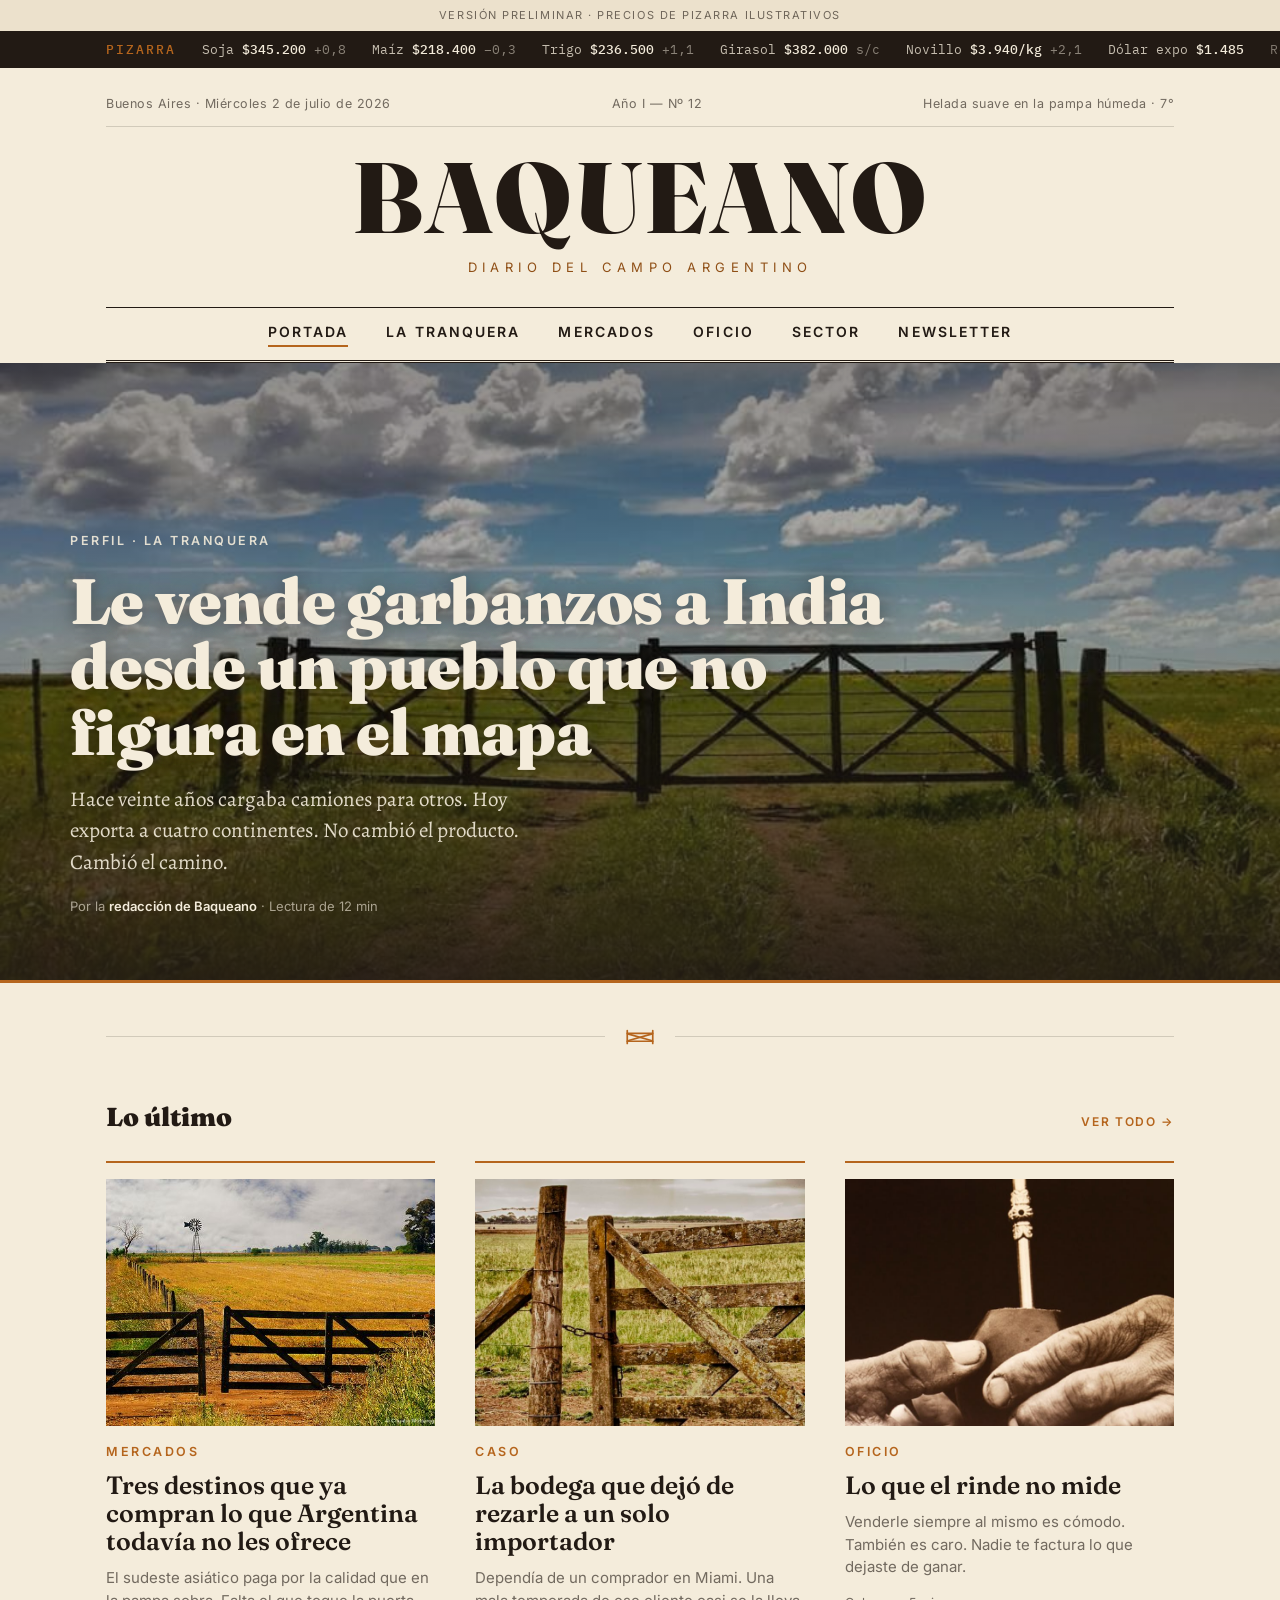
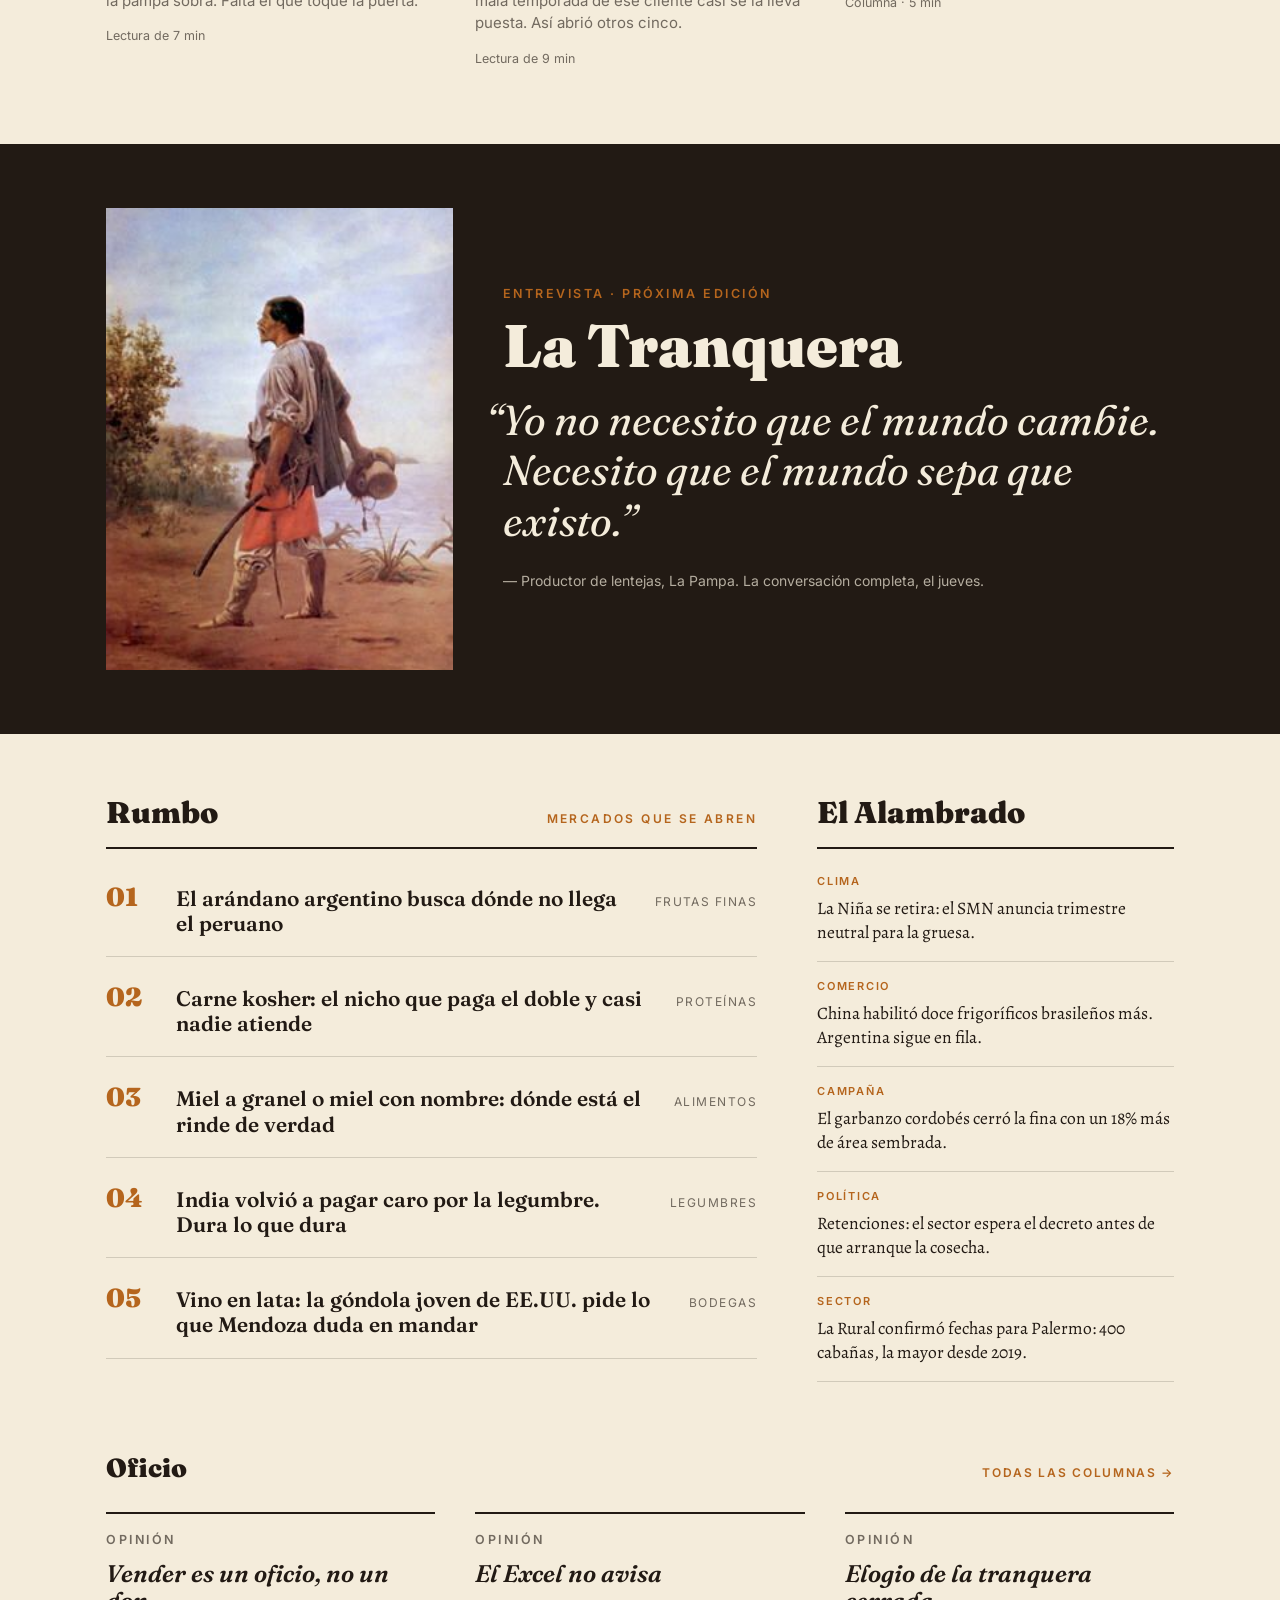
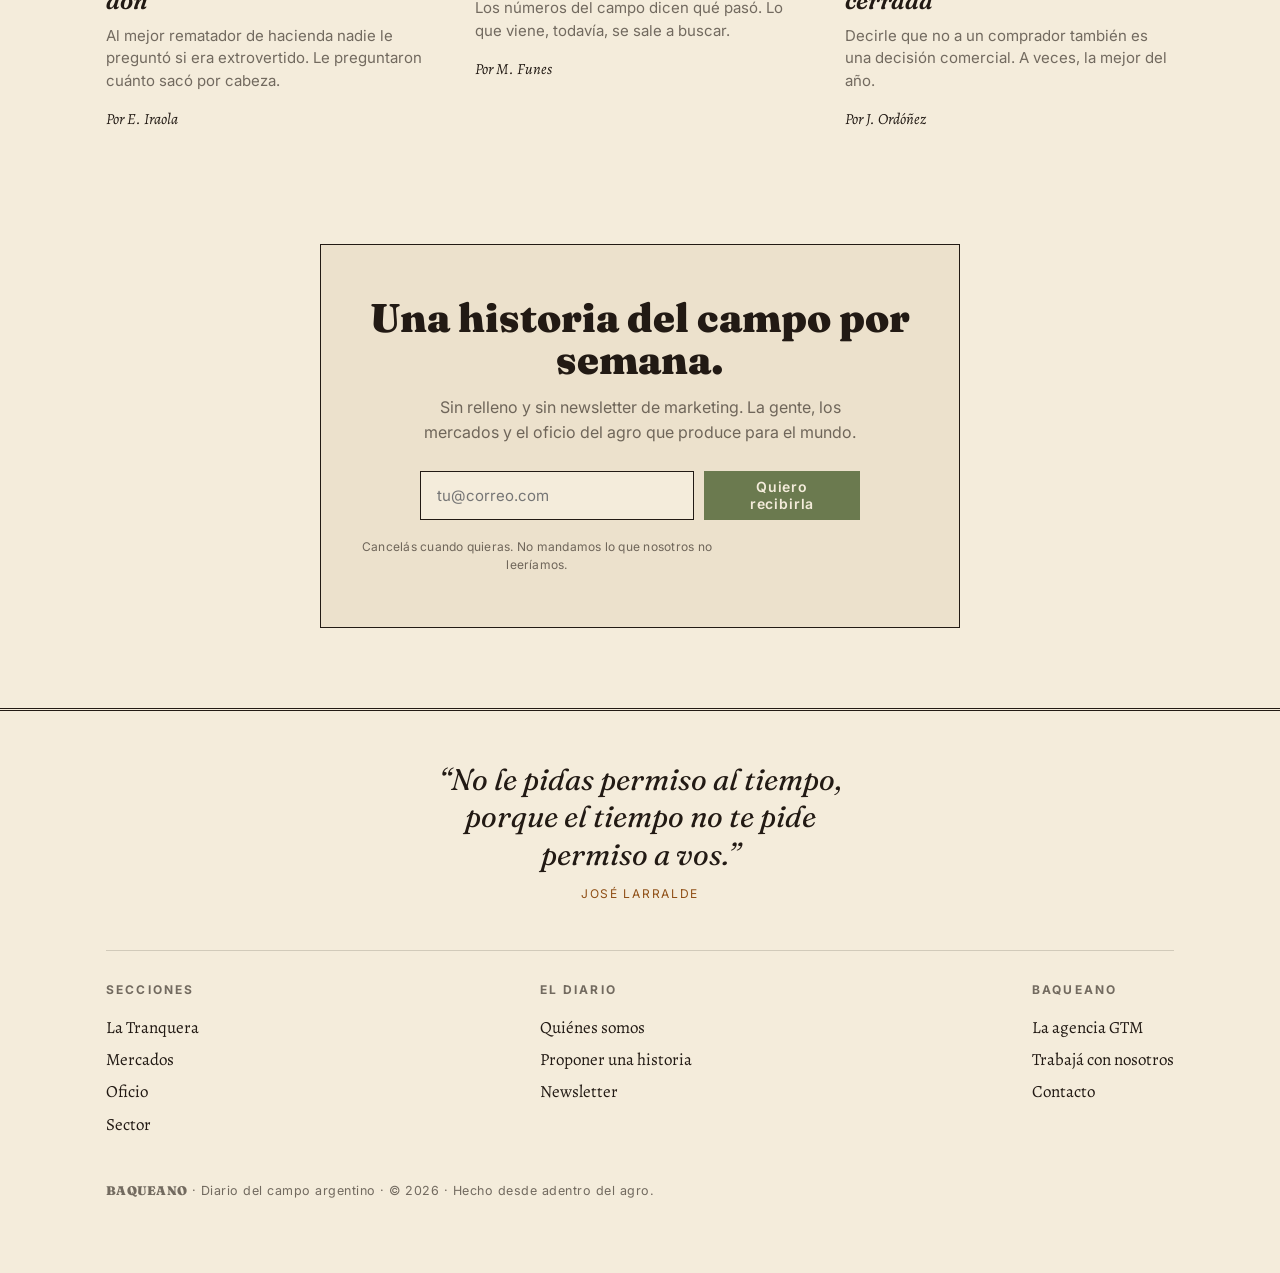
==== portal/index.html @ 89b5c1ee "Baqueano en línea — portal (diario) + agencia GTM Sitio estático: portada, nota de demostración, sec" ====
<!DOCTYPE html>
<html lang="es">
<head>
<meta charset="UTF-8">
<meta name="viewport" content="width=device-width, initial-scale=1.0">
<title>Baqueano — Diario del campo argentino</title>
<meta name="description" content="La gente, los mercados y el oficio del agro que produce para el mundo. Una historia por semana, sin relleno.">
<link rel="preconnect" href="https://fonts.googleapis.com">
<link rel="preconnect" href="https://fonts.gstatic.com" crossorigin>
<link href="https://fonts.googleapis.com/css2?family=Fraunces:ital,opsz,wght@0,9..144,400;0,9..144,600;0,9..144,900;1,9..144,400;1,9..144,600&family=Alegreya:ital,wght@0,400;0,500;1,400&family=Inter:wght@400;500;600&family=IBM+Plex+Mono:wght@400;500&display=swap" rel="stylesheet">
<link rel="stylesheet" href="assets/portal.css">
</head>
<body>

  <div class="draft">Versión preliminar · precios de pizarra ilustrativos</div>

  <!-- PIZARRA -->
  <div class="pizarra" role="complementary" aria-label="Pizarra de precios">
    <div class="inner">
      <span class="rotulo">Pizarra</span>
      <span class="item">Soja <b>$345.200</b> <span class="var">+0,8</span></span>
      <span class="item">Maíz <b>$218.400</b> <span class="var">−0,3</span></span>
      <span class="item">Trigo <b>$236.500</b> <span class="var">+1,1</span></span>
      <span class="item">Girasol <b>$382.000</b> <span class="var">s/c</span></span>
      <span class="item">Novillo <b>$3.940/kg</b> <span class="var">+2,1</span></span>
      <span class="item">Dólar expo <b>$1.485</b></span>
      <span class="fuente">Rosario · Cañuelas · 11:40</span>
    </div>
  </div>

  <!-- MASTHEAD -->
  <header class="masthead">
    <div class="wrap">
      <div class="top-meta">
        <span>Buenos Aires · Miércoles 2 de julio de 2026</span>
        <span class="hide-sm">Año I — Nº 12</span>
        <span>Helada suave en la pampa húmeda · 7°</span>
      </div>
      <div class="wordmark">
        <a class="brand" href="index.html">BAQUEANO</a>
        <div class="kicker">Diario del campo argentino</div>
      </div>
      <nav class="pillars" aria-label="Secciones">
        <a href="#" class="active">Portada</a>
        <a href="#">La&nbsp;Tranquera</a>
        <a href="mercados.html">Mercados</a>
        <a href="#">Oficio</a>
        <a href="#">Sector</a>
        <a href="#news">Newsletter</a>
      </nav>
    </div>
  </header>

  <!-- HERO -->
  <section class="hero" style="background-image: linear-gradient(to top, rgba(34,26,20,.9) 0%, rgba(34,26,20,.25) 50%, rgba(34,26,20,.5) 100%), url('fotos/tranquera-camino.jpg');">
    <div class="wrap inner">
      <span class="kick">Perfil · La Tranquera</span>
      <h2><a href="nota.html">Le vende garbanzos a India desde un pueblo que no figura en el mapa</a></h2>
      <p class="dek">Hace veinte años cargaba camiones para otros. Hoy exporta a cuatro continentes. No cambió el producto. Cambió el camino.</p>
      <p class="byline">Por la <b>redacción de Baqueano</b> · Lectura de 12 min</p>
    </div>
  </section>

  <main class="wrap">
    <div class="rule" aria-hidden="true">
      <svg viewBox="0 0 48 26" fill="none" stroke="currentColor" stroke-width="2.4" stroke-linecap="round">
        <path d="M6 4 v18"/><path d="M42 4 v18"/>
        <path d="M6 8 h36"/><path d="M6 19 h36"/>
        <path d="M8 9 L40 18"/><path d="M40 9 L8 18"/>
      </svg>
    </div>

    <div class="section-label"><h2>Lo último</h2><a href="#">Ver todo →</a></div>
    <section class="grid3">
      <article class="card">
        <a href="mercados.html">
          <div class="photo"><img src="fotos/molino-dorado.jpg" alt="Campo dorado con molino y tranquera"></div>
          <span class="kick">Mercados</span>
          <h3>Tres destinos que ya compran lo que Argentina todavía no les ofrece</h3>
          <p class="dek">El sudeste asiático paga por la calidad que en la pampa sobra. Falta el que toque la puerta.</p>
          <div class="mins">Lectura de 7 min</div>
        </a>
      </article>
      <article class="card">
        <a href="nota.html">
          <div class="photo"><img src="fotos/tranquera-trigal.jpg" alt="Tranquera de madera gastada sobre trigal"></div>
          <span class="kick">Caso</span>
          <h3>La bodega que dejó de rezarle a un solo importador</h3>
          <p class="dek">Dependía de un comprador en Miami. Una mala temporada de ese cliente casi se la lleva puesta. Así abrió otros cinco.</p>
          <div class="mins">Lectura de 9 min</div>
        </a>
      </article>
      <article class="card">
        <a href="nota.html">
          <div class="photo"><img src="fotos/mate.jpg" alt="Manos sosteniendo un mate"></div>
          <span class="kick">Oficio</span>
          <h3>Lo que el rinde no mide</h3>
          <p class="dek">Venderle siempre al mismo es cómodo. También es caro. Nadie te factura lo que dejaste de ganar.</p>
          <div class="mins">Columna · 5 min</div>
        </a>
      </article>
    </section>
  </main>

  <!-- ENTREVISTA -->
  <section class="band" id="tranquera">
    <div class="wrap inner">
      <div class="photo"><img src="fotos/retrato-campo.jpg" alt="Retrato pictórico de un hombre de campo mirando el horizonte"></div>
      <div>
        <span class="kick">Entrevista · Próxima edición</span>
        <div class="label-big">La Tranquera</div>
        <blockquote>“Yo no necesito que el mundo cambie. Necesito que el mundo sepa que existo.”</blockquote>
        <cite>— Productor de lentejas, La Pampa. La conversación completa, el jueves.</cite>
      </div>
    </div>
  </section>

  <main class="wrap">
    <div class="dos-col">
      <!-- RUMBO -->
      <section class="list">
        <h2 class="head">Rumbo <small>Mercados que se abren</small></h2>
        <a class="item" href="mercados.html"><span class="num">01</span><h4>El arándano argentino busca dónde no llega el peruano</h4><span class="tag">Frutas finas</span></a>
        <a class="item" href="mercados.html"><span class="num">02</span><h4>Carne kosher: el nicho que paga el doble y casi nadie atiende</h4><span class="tag">Proteínas</span></a>
        <a class="item" href="mercados.html"><span class="num">03</span><h4>Miel a granel o miel con nombre: dónde está el rinde de verdad</h4><span class="tag">Alimentos</span></a>
        <a class="item" href="mercados.html"><span class="num">04</span><h4>India volvió a pagar caro por la legumbre. Dura lo que dura</h4><span class="tag">Legumbres</span></a>
        <a class="item" href="mercados.html"><span class="num">05</span><h4>Vino en lata: la góndola joven de EE.UU. pide lo que Mendoza duda en mandar</h4><span class="tag">Bodegas</span></a>
      </section>

      <!-- EL ALAMBRADO -->
      <aside class="alambrado">
        <h2 class="head">El Alambrado</h2>
        <a class="breve" href="#"><span class="tag">Clima</span><p>La Niña se retira: el SMN anuncia trimestre neutral para la gruesa.</p></a>
        <a class="breve" href="#"><span class="tag">Comercio</span><p>China habilitó doce frigoríficos brasileños más. Argentina sigue en fila.</p></a>
        <a class="breve" href="#"><span class="tag">Campaña</span><p>El garbanzo cordobés cerró la fina con un 18% más de área sembrada.</p></a>
        <a class="breve" href="#"><span class="tag">Política</span><p>Retenciones: el sector espera el decreto antes de que arranque la cosecha.</p></a>
        <a class="breve" href="#"><span class="tag">Sector</span><p>La Rural confirmó fechas para Palermo: 400 cabañas, la mayor desde 2019.</p></a>
      </aside>
    </div>

    <!-- OFICIO -->
    <section class="columnas" id="oficio">
      <div class="section-label"><h2>Oficio</h2><a href="#">Todas las columnas →</a></div>
      <div class="grid3">
        <article class="col-op">
          <a href="#">
            <span class="kick">Opinión</span>
            <h3>Vender es un oficio, no un don</h3>
            <p class="dek">Al mejor rematador de hacienda nadie le preguntó si era extrovertido. Le preguntaron cuánto sacó por cabeza.</p>
            <span class="firma">Por E. Iraola</span>
          </a>
        </article>
        <article class="col-op">
          <a href="#">
            <span class="kick">Opinión</span>
            <h3>El Excel no avisa</h3>
            <p class="dek">Los números del campo dicen qué pasó. Lo que viene, todavía, se sale a buscar.</p>
            <span class="firma">Por M. Funes</span>
          </a>
        </article>
        <article class="col-op">
          <a href="#">
            <span class="kick">Opinión</span>
            <h3>Elogio de la tranquera cerrada</h3>
            <p class="dek">Decirle que no a un comprador también es una decisión comercial. A veces, la mejor del año.</p>
            <span class="firma">Por J. Ordóñez</span>
          </a>
        </article>
      </div>
    </section>

    <!-- NEWSLETTER -->
    <section class="news" id="news">
      <h3>Una historia del campo por semana.</h3>
      <p>Sin relleno y sin newsletter de marketing. La gente, los mercados y el oficio del agro que produce para el mundo.</p>
      <form onsubmit="return false;">
        <input type="email" placeholder="tu@correo.com" aria-label="Tu correo">
        <button type="submit">Quiero recibirla</button>
      </form>
      <p class="fine">Cancelás cuando quieras. No mandamos lo que nosotros no leeríamos.</p>
    </section>
  </main>

  <!-- FOOTER -->
  <footer>
    <div class="wrap">
      <p class="remate">“No le pidas permiso al tiempo, porque el tiempo no te pide permiso a vos.”</p>
      <p class="remate-src">José Larralde</p>
      <div class="foot-cols">
        <div><h5>Secciones</h5><a href="#">La Tranquera</a><a href="mercados.html">Mercados</a><a href="#">Oficio</a><a href="#">Sector</a></div>
        <div><h5>El diario</h5><a href="#">Quiénes somos</a><a href="#">Proponer una historia</a><a href="#news">Newsletter</a></div>
        <div><h5>Baqueano</h5><a href="../agencia/index.html">La agencia GTM</a><a href="#">Trabajá con nosotros</a><a href="../agencia/contacto.html">Contacto</a></div>
      </div>
      <p class="colophon"><b>BAQUEANO</b> · Diario del campo argentino · © 2026 · Hecho desde adentro del agro.</p>
    </div>
  </footer>

</body>
</html>
---- portal/assets/portal.css ----
/* ============================================================
   BAQUEANO — Diario del campo argentino
   Design tokens: BRAND-DESIGN-PLAN.md + mockup "v1 editorial"
   Type: Fraunces (display fatface) · Alegreya (long reading)
         Inter (UI sans) · IBM Plex Mono (data / pizarra)
   Rules: no blue, no gradients (photo veils excepted), no
   shadows, no rounded corners. Green only on clickables.
   ============================================================ */

:root {
  --paper:    #f4ecdb;
  --paper-2:  #ece1cc;
  --tinta:    #221a14;
  --tinta-60: rgba(34, 26, 20, .62);
  --line:     rgba(34, 26, 20, .16);
  --ocre:     #b5651d;
  --ocre-dk:  #8f4f16;
  --pampa:    #6b7a4f;
  --pampa-dk: #56643f;
  --taupe:    #6b5d52;

  --display: "Fraunces", Georgia, "Times New Roman", serif;
  --lectura: "Alegreya", Georgia, serif;
  --sans:    "Inter", system-ui, -apple-system, sans-serif;
  --mono:    "IBM Plex Mono", ui-monospace, "Courier New", monospace;
}

* { box-sizing: border-box; }
html { -webkit-font-smoothing: antialiased; }
body {
  margin: 0; background: var(--paper); color: var(--tinta);
  font-family: var(--sans); font-size: 18px; line-height: 1.55;
}
a { color: inherit; text-decoration: none; }
a:focus-visible { outline: 2px solid var(--ocre); outline-offset: 3px; }
img, svg { display: block; max-width: 100%; }
.wrap { max-width: 1140px; margin: 0 auto; padding: 0 36px; }

.photo { background: var(--tinta); position: relative; overflow: hidden; }
.photo img { width: 100%; height: 100%; object-fit: cover; }

.draft {
  background: var(--paper-2); text-align: center; font-family: var(--sans);
  font-size: 11px; letter-spacing: .14em; text-transform: uppercase;
  color: var(--tinta-60); padding: 7px 12px;
}

.kick {
  font-family: var(--sans); font-weight: 600; font-size: 12.5px;
  letter-spacing: .2em; text-transform: uppercase; color: var(--ocre);
}

/* ---- pizarra (chalkboard price strip) ---- */
.pizarra {
  background: var(--tinta); color: var(--paper);
  font-family: var(--mono); font-size: 12.5px;
  overflow-x: auto; white-space: nowrap;
  -ms-overflow-style: none; scrollbar-width: none;
}
.pizarra::-webkit-scrollbar { display: none; }
.pizarra .inner {
  max-width: 1140px; margin: 0 auto; padding: 9px 36px;
  display: flex; gap: 26px; align-items: baseline;
}
.pizarra .rotulo { color: var(--ocre); letter-spacing: .16em; text-transform: uppercase; font-weight: 500; }
.pizarra .item b { font-weight: 500; color: var(--paper); }
.pizarra .item { color: rgba(244, 236, 219, .78); }
.pizarra .var { color: rgba(244, 236, 219, .5); }
.pizarra .fuente { margin-left: auto; color: rgba(244, 236, 219, .45); letter-spacing: .04em; }

/* ---- masthead (full, home) ---- */
header.masthead { padding: 26px 0 0; }
.top-meta {
  display: flex; justify-content: space-between; align-items: center;
  font-size: 12.5px; letter-spacing: .04em; color: var(--tinta-60);
  border-bottom: 1px solid var(--line); padding-bottom: 12px; gap: 16px;
}
.wordmark { text-align: center; padding: 24px 0 8px; }
.wordmark .brand {
  font-family: var(--display); font-weight: 900;
  font-size: clamp(46px, 9vw, 100px); letter-spacing: .02em;
  line-height: .92; margin: 0; display: block; color: var(--tinta);
}
.wordmark .kicker {
  font-family: var(--sans); font-size: 13px; letter-spacing: .42em;
  text-transform: uppercase; color: var(--ocre-dk); margin-top: 14px;
}
nav.pillars {
  display: flex; justify-content: center; flex-wrap: wrap; gap: 38px;
  border-top: 1px solid var(--tinta); border-bottom: 3px double var(--tinta);
  margin-top: 22px; padding: 13px 0;
}
nav.pillars a {
  font-family: var(--sans); font-weight: 600; font-size: 14px;
  letter-spacing: .15em; text-transform: uppercase; padding-bottom: 2px;
}
nav.pillars a:hover { color: var(--ocre); }
nav.pillars a.active { border-bottom: 2px solid var(--ocre); }

/* ---- masthead (compact, inner pages) ---- */
header.compacta { border-bottom: 3px double var(--tinta); }
.compacta .inner {
  display: flex; align-items: center; justify-content: space-between;
  gap: 24px; padding-top: 16px; padding-bottom: 16px;
}
.compacta .brand {
  font-family: var(--display); font-weight: 900; font-size: 24px;
  letter-spacing: .02em; color: var(--tinta);
}
.compacta nav { display: flex; gap: 24px; flex-wrap: wrap; }
.compacta nav a {
  font-family: var(--sans); font-weight: 600; font-size: 12.5px;
  letter-spacing: .14em; text-transform: uppercase; padding-bottom: 2px;
}
.compacta nav a:hover { color: var(--ocre); }
.compacta nav a.active { border-bottom: 2px solid var(--ocre); }
.compacta .fecha { font-size: 12px; color: var(--tinta-60); letter-spacing: .04em; }

/* ---- hero (photo full-bleed) ---- */
.hero {
  color: var(--paper); position: relative; min-height: min(70vh, 620px);
  display: flex; align-items: flex-end; border-bottom: 3px solid var(--ocre);
  background-size: cover; background-position: center 60%;
}
.hero .inner { position: relative; z-index: 1; padding: 84px 0 50px; width: 100%; }
.hero .kick { color: var(--paper); opacity: .9; display: block; margin-bottom: 18px; }
.hero h2, .hero h1 {
  font-family: var(--display); font-weight: 900;
  font-size: clamp(34px, 5.2vw, 64px); line-height: 1.02;
  letter-spacing: -.01em; margin: 0 0 20px; max-width: 19ch; color: var(--paper);
  text-shadow: 0 2px 20px rgba(34, 26, 20, .5);
}
.hero .dek {
  font-family: var(--lectura); font-size: 21px; line-height: 1.5;
  color: rgba(244, 236, 219, .9); max-width: 42ch; margin: 0 0 18px;
}
.hero .byline { font-family: var(--sans); font-size: 13px; color: rgba(244, 236, 219, .62); }
.hero .byline b { color: var(--paper); font-weight: 600; }

/* ---- tranquera divider ---- */
.rule { display: flex; align-items: center; gap: 18px; color: var(--ocre); margin: 44px 0; }
.rule::before, .rule::after { content: ""; flex: 1; height: 1px; background: var(--line); }
.rule svg { width: 34px; height: 20px; }

/* ---- section label + cards ---- */
.section-label {
  display: flex; align-items: baseline; justify-content: space-between;
  padding: 6px 0 24px; gap: 16px;
}
.section-label h2 { font-family: var(--display); font-weight: 900; font-size: 26px; margin: 0; }
.section-label a {
  font-family: var(--sans); font-weight: 600; font-size: 12px;
  letter-spacing: .14em; text-transform: uppercase; color: var(--ocre);
}
.section-label a:hover { color: var(--ocre-dk); }
.grid3 { display: grid; grid-template-columns: repeat(3, 1fr); gap: 40px; padding-bottom: 16px; }
.card { border-top: 2px solid var(--ocre); }
.card .photo { aspect-ratio: 4/3; margin-top: 16px; }
.card .kick { display: block; margin: 16px 0 10px; }
.card h3 {
  font-family: var(--display); font-weight: 600; font-size: 25px;
  line-height: 1.12; margin: 0 0 12px;
}
.card:hover h3 { color: var(--ocre-dk); }
.card .dek { font-family: var(--sans); font-size: 15px; color: var(--tinta-60); margin: 0 0 14px; line-height: 1.5; }
.card .mins { font-family: var(--sans); font-size: 12.5px; color: var(--tinta-60); }

/* ---- interview band (single dark section) ---- */
.band { background: var(--tinta); color: var(--paper); margin: 60px 0 0; padding: 64px 0; }
.band .inner { display: grid; grid-template-columns: .8fr 1.55fr; gap: 50px; align-items: center; }
.band .photo { aspect-ratio: 3/4; }
.band .kick { color: var(--ocre); display: block; margin-bottom: 14px; }
.band .label-big {
  font-family: var(--display); font-weight: 900;
  font-size: clamp(34px, 5vw, 60px); line-height: .92; margin: 0 0 22px;
}
.band blockquote {
  font-family: var(--display); font-style: italic; font-weight: 400;
  font-size: clamp(25px, 3.4vw, 42px); line-height: 1.2;
  margin: 0 0 20px; text-indent: -.4em;
}
.band cite { font-family: var(--sans); font-style: normal; font-size: 14px; color: rgba(244, 236, 219, .7); }

/* ---- two-column: rumbo list + alambrado wire ---- */
.dos-col { display: grid; grid-template-columns: 1.55fr .85fr; gap: 60px; padding: 56px 0 20px; }
.list .head {
  font-family: var(--display); font-weight: 900; font-size: 30px;
  border-bottom: 2px solid var(--tinta); padding-bottom: 10px; margin: 0 0 8px;
  display: flex; align-items: baseline; justify-content: space-between; gap: 16px;
}
.list .head small {
  font-family: var(--sans); font-weight: 600; font-size: 12px;
  letter-spacing: .2em; text-transform: uppercase; color: var(--ocre); white-space: nowrap;
}
.list .item {
  display: grid; grid-template-columns: 50px 1fr auto; gap: 20px;
  align-items: baseline; padding: 20px 0; border-bottom: 1px solid var(--line);
}
.list .num { font-family: var(--display); font-weight: 900; font-size: 26px; color: var(--ocre); }
.list .item h4 { font-family: var(--display); font-weight: 600; font-size: 21px; margin: 0; line-height: 1.2; }
.list .item:hover h4 { color: var(--ocre-dk); }
.list .tag {
  font-family: var(--sans); font-size: 12px; letter-spacing: .12em;
  text-transform: uppercase; color: var(--tinta-60);
}

.alambrado .head {
  font-family: var(--display); font-weight: 900; font-size: 30px;
  border-bottom: 2px solid var(--tinta); padding-bottom: 10px; margin: 0 0 8px;
}
.alambrado .breve { display: block; padding: 16px 0; border-bottom: 1px solid var(--line); }
.alambrado .breve .tag {
  font-family: var(--sans); font-weight: 600; font-size: 11px;
  letter-spacing: .16em; text-transform: uppercase; color: var(--ocre); display: block; margin-bottom: 6px;
}
.alambrado .breve p { font-family: var(--lectura); font-size: 17.5px; line-height: 1.4; margin: 0; }
.alambrado .breve:hover p { color: var(--ocre-dk); }

/* ---- oficio columns (text-only) ---- */
.columnas { padding: 40px 0 16px; }
.columnas .grid3 { gap: 40px; }
.col-op { border-top: 2px solid var(--tinta); padding-top: 16px; }
.col-op .kick { display: block; margin-bottom: 10px; color: var(--tinta-60); }
.col-op h3 {
  font-family: var(--display); font-weight: 600; font-style: italic;
  font-size: 24px; line-height: 1.15; margin: 0 0 10px;
}
.col-op:hover h3 { color: var(--ocre-dk); }
.col-op .dek { font-family: var(--sans); font-size: 15px; color: var(--tinta-60); line-height: 1.5; margin: 0 0 12px; }
.col-op .firma { font-family: var(--lectura); font-style: italic; font-size: 15.5px; color: var(--tinta); }

/* ---- newsletter ---- */
.news {
  text-align: center; margin: 80px auto; max-width: 640px;
  border: 1px solid var(--tinta); padding: 52px 40px; background: var(--paper-2);
}
.news h3 {
  font-family: var(--display); font-weight: 900;
  font-size: clamp(28px, 4vw, 40px); margin: 0 0 14px; line-height: 1.05;
}
.news p { font-size: 16px; color: var(--tinta-60); max-width: 44ch; margin: 0 auto 26px; }
.news form { display: flex; gap: 10px; max-width: 440px; margin: 0 auto; }
.news input {
  flex: 1; border: 1px solid var(--tinta); background: var(--paper);
  padding: 14px 16px; font-family: var(--sans); font-size: 15px; color: var(--tinta);
}
.news input:focus-visible { outline: 2px solid var(--ocre); outline-offset: 2px; }
.news button {
  border: none; background: var(--pampa); color: var(--paper);
  font-family: var(--sans); font-weight: 600; font-size: 14px;
  letter-spacing: .06em; padding: 0 24px; cursor: pointer;
}
.news button:hover { background: var(--pampa-dk); }
.news .fine { font-size: 12px; color: var(--tinta-60); margin: 18px 0 0; letter-spacing: .02em; }

/* ---- footer ---- */
footer { border-top: 3px double var(--tinta); margin-top: 40px; padding: 50px 0 60px; }
.remate {
  font-family: var(--display); font-style: italic;
  font-size: clamp(20px, 3vw, 30px); text-align: center;
  max-width: 24ch; margin: 0 auto 8px; line-height: 1.25;
}
.remate-src {
  text-align: center; font-family: var(--sans); font-size: 12px;
  letter-spacing: .14em; text-transform: uppercase; color: var(--ocre-dk); margin-bottom: 46px;
}
.foot-cols {
  display: flex; flex-wrap: wrap; justify-content: space-between; gap: 30px;
  border-top: 1px solid var(--line); padding-top: 30px;
}
.foot-cols h5 {
  font-family: var(--sans); font-size: 12px; letter-spacing: .18em;
  text-transform: uppercase; color: var(--tinta-60); margin: 0 0 12px;
}
.foot-cols a { display: block; font-family: var(--lectura); font-size: 17px; padding: 3px 0; }
.foot-cols a:hover { color: var(--ocre); }
.colophon { margin-top: 40px; font-size: 12.5px; color: var(--tinta-60); letter-spacing: .04em; }
.colophon b { font-family: var(--display); font-weight: 900; letter-spacing: .02em; }

/* ============================================================
   ARTICLE PAGE (nota.html)
   ============================================================ */
.nota-head { max-width: 780px; margin: 0 auto; padding: 56px 36px 0; }
.nota-head .kick { display: block; margin-bottom: 18px; }
.nota-head h1 {
  font-family: var(--display); font-weight: 900;
  font-size: clamp(34px, 5.4vw, 58px); line-height: 1.04;
  letter-spacing: -.01em; margin: 0 0 22px;
}
.nota-head .dek {
  font-family: var(--lectura); font-size: 22px; line-height: 1.5;
  color: var(--tinta-60); margin: 0 0 26px;
}
.nota-firma {
  display: flex; flex-wrap: wrap; gap: 8px 22px; align-items: baseline;
  border-top: 1px solid var(--tinta); border-bottom: 1px solid var(--line);
  padding: 14px 0; font-family: var(--sans); font-size: 13.5px; color: var(--tinta-60);
}
.nota-firma b { color: var(--tinta); font-weight: 600; }

.nota-foto { margin: 44px 0 0; }
.nota-foto .photo { aspect-ratio: 21/9; }
.nota-foto figcaption {
  max-width: 780px; margin: 0 auto; padding: 12px 36px 0;
  font-family: var(--sans); font-size: 13px; color: var(--taupe); line-height: 1.5;
}

.nota-body { max-width: 780px; margin: 0 auto; padding: 44px 36px 20px; }
.nota-body p {
  font-family: var(--lectura); font-size: 20px; line-height: 1.7; margin: 0 0 26px;
}
.nota-body > p:first-of-type::first-letter {
  font-family: var(--display); font-weight: 900; font-size: 76px;
  line-height: .78; float: left; padding: 8px 12px 0 0; color: var(--tinta);
}
.nota-body h2 {
  font-family: var(--display); font-weight: 900; font-size: 29px;
  line-height: 1.15; margin: 44px 0 18px;
}
.nota-body .pull {
  font-family: var(--display); font-style: italic; font-weight: 400;
  font-size: clamp(24px, 3.4vw, 34px); line-height: 1.25;
  border-top: 2px solid var(--ocre); border-bottom: 1px solid var(--line);
  padding: 26px 0; margin: 40px 0; text-indent: -.4em;
}
.nota-body .rule { margin: 40px 0; }

/* data box — numbers set in mono, per brand rule */
.ficha { border: 1px solid var(--tinta); background: var(--paper-2); padding: 28px 30px; margin: 40px 0; }
.ficha h3 {
  font-family: var(--sans); font-weight: 600; font-size: 12px;
  letter-spacing: .2em; text-transform: uppercase; color: var(--ocre-dk); margin: 0 0 16px;
}
.ficha dl { display: grid; grid-template-columns: auto 1fr; gap: 8px 24px; margin: 0; }
.ficha dt { font-family: var(--sans); font-size: 13.5px; color: var(--tinta-60); }
.ficha dd { font-family: var(--mono); font-size: 14.5px; margin: 0; }

.fin { display: flex; justify-content: center; padding: 8px 0 20px; color: var(--ocre); }
.fin svg { width: 30px; height: 18px; }

/* related */
.relacionadas { max-width: 780px; margin: 0 auto; padding: 0 36px 30px; }
.relacionadas .head {
  font-family: var(--display); font-weight: 900; font-size: 24px;
  border-bottom: 2px solid var(--tinta); padding-bottom: 10px; margin: 0 0 4px;
}
.relacionadas a { display: block; padding: 16px 0; border-bottom: 1px solid var(--line); }
.relacionadas .tag {
  font-family: var(--sans); font-weight: 600; font-size: 11px;
  letter-spacing: .16em; text-transform: uppercase; color: var(--ocre); display: block; margin-bottom: 5px;
}
.relacionadas h4 { font-family: var(--display); font-weight: 600; font-size: 21px; margin: 0; line-height: 1.2; }
.relacionadas a:hover h4 { color: var(--ocre-dk); }

/* ============================================================
   SECTION PAGE (mercados.html)
   ============================================================ */
.seccion-head { padding: 52px 0 0; }
.seccion-head h1 {
  font-family: var(--display); font-weight: 900;
  font-size: clamp(40px, 7vw, 76px); line-height: .95; margin: 0 0 14px;
}
.seccion-head .dek {
  font-family: var(--lectura); font-size: 20px; color: var(--tinta-60);
  max-width: 52ch; margin: 0 0 28px;
}
.seccion-head::after { content: ""; display: block; border-bottom: 3px double var(--tinta); }

.seccion-cuerpo { display: grid; grid-template-columns: 1.6fr .8fr; gap: 60px; padding: 44px 0 20px; }

.destacada { display: block; border-bottom: 1px solid var(--line); padding-bottom: 34px; margin-bottom: 10px; }
.destacada .photo { aspect-ratio: 16/9; margin-bottom: 20px; }
.destacada h2 {
  font-family: var(--display); font-weight: 900; font-size: clamp(28px, 3.6vw, 40px);
  line-height: 1.05; margin: 0 0 12px;
}
.destacada:hover h2 { color: var(--ocre-dk); }
.destacada .dek { font-family: var(--lectura); font-size: 18.5px; color: var(--tinta-60); line-height: 1.5; margin: 0 0 12px; }
.destacada .mins { font-family: var(--sans); font-size: 12.5px; color: var(--tinta-60); }

.listado a { display: grid; grid-template-columns: 1fr auto; gap: 18px; align-items: baseline; padding: 22px 0; border-bottom: 1px solid var(--line); }
.listado .tag {
  font-family: var(--sans); font-weight: 600; font-size: 11px;
  letter-spacing: .16em; text-transform: uppercase; color: var(--ocre); display: block; margin-bottom: 6px;
}
.listado h3 { font-family: var(--display); font-weight: 600; font-size: 24px; line-height: 1.15; margin: 0 0 8px; }
.listado a:hover h3 { color: var(--ocre-dk); }
.listado .dek { font-family: var(--sans); font-size: 15px; color: var(--tinta-60); line-height: 1.5; margin: 0; }
.listado .mins { font-family: var(--sans); font-size: 12.5px; color: var(--tinta-60); white-space: nowrap; }

/* sidebar */
.costado h3.head {
  font-family: var(--display); font-weight: 900; font-size: 24px;
  border-bottom: 2px solid var(--tinta); padding-bottom: 10px; margin: 0 0 4px;
}
.tabla-pizarra { width: 100%; border-collapse: collapse; font-family: var(--mono); font-size: 14px; }
.tabla-pizarra caption {
  text-align: left; font-family: var(--sans); font-weight: 600; font-size: 11px;
  letter-spacing: .16em; text-transform: uppercase; color: var(--ocre-dk); padding: 14px 0 10px;
}
.tabla-pizarra th {
  text-align: left; font-family: var(--sans); font-weight: 600; font-size: 11px;
  letter-spacing: .1em; text-transform: uppercase; color: var(--tinta-60);
  border-bottom: 1px solid var(--tinta); padding: 6px 0;
}
.tabla-pizarra th:last-child, .tabla-pizarra td:last-child { text-align: right; }
.tabla-pizarra td { border-bottom: 1px solid var(--line); padding: 9px 0; }
.tabla-pizarra .var { color: var(--taupe); }
.costado .nota-fuente { font-family: var(--sans); font-size: 12px; color: var(--taupe); margin: 12px 0 40px; line-height: 1.5; }

.costado .mini { display: block; padding: 14px 0; border-bottom: 1px solid var(--line); }
.costado .mini .num { font-family: var(--display); font-weight: 900; font-size: 19px; color: var(--ocre); margin-right: 10px; }
.costado .mini h4 { display: inline; font-family: var(--display); font-weight: 600; font-size: 18.5px; line-height: 1.3; margin: 0; }
.costado .mini:hover h4 { color: var(--ocre-dk); }

/* ---- responsive ---- */
@media (max-width: 900px) {
  .dos-col, .seccion-cuerpo { grid-template-columns: 1fr; gap: 44px; }
}
@media (max-width: 820px) {
  .wrap { padding: 0 22px; }
  .pizarra .inner { padding: 9px 22px; }
  .pizarra .fuente { display: none; }
  .grid3 { grid-template-columns: 1fr; gap: 36px; }
  .band .inner { grid-template-columns: 1fr; gap: 26px; }
  .band .photo { aspect-ratio: 4/3; max-width: 320px; }
  .band .label-big { order: -1; }
  .top-meta .hide-sm { display: none; }
  nav.pillars { gap: 20px; }
  .hero { min-height: 56vh; }
  .compacta .inner { flex-wrap: wrap; gap: 10px 24px; padding-top: 14px; padding-bottom: 14px; }
  .compacta .fecha { display: none; }
  .nota-head, .nota-body, .relacionadas { padding-left: 22px; padding-right: 22px; }
  .nota-foto figcaption { padding-left: 22px; padding-right: 22px; }
  .listado a { grid-template-columns: 1fr; gap: 6px; }
}
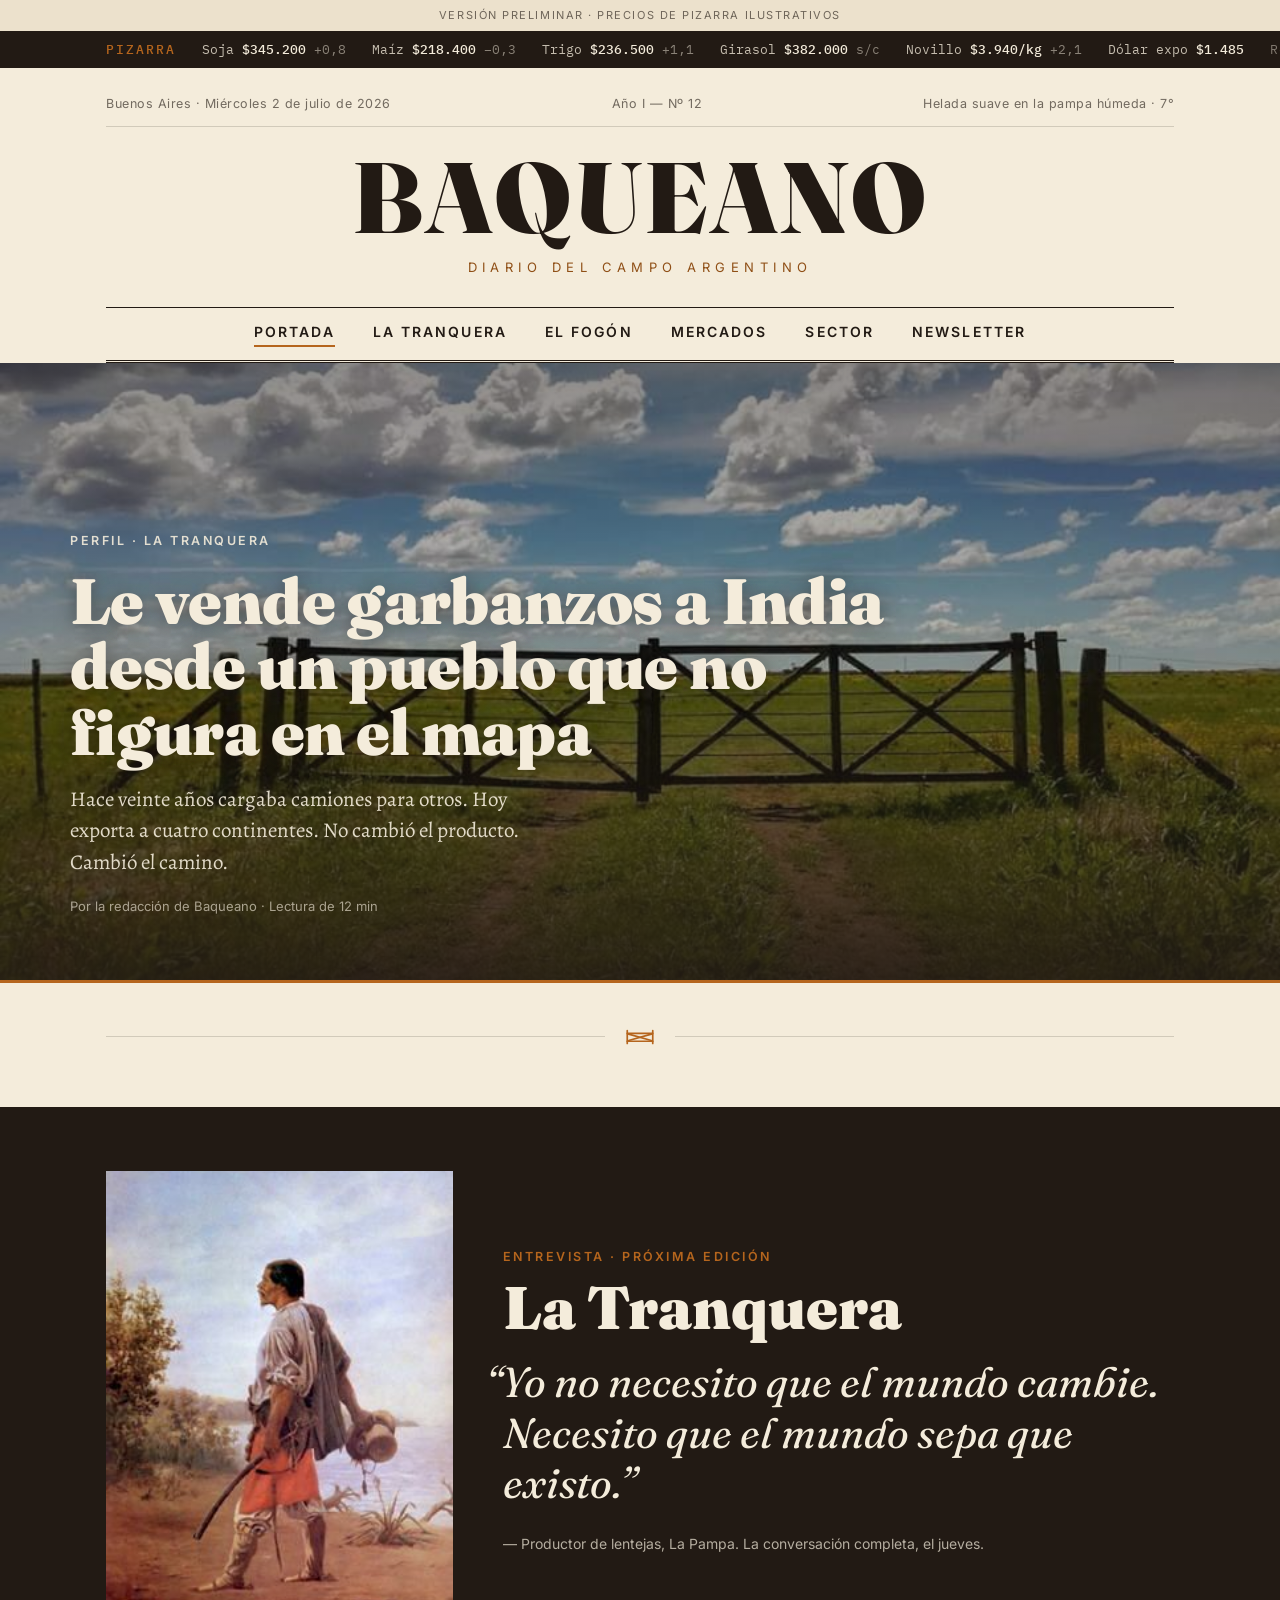
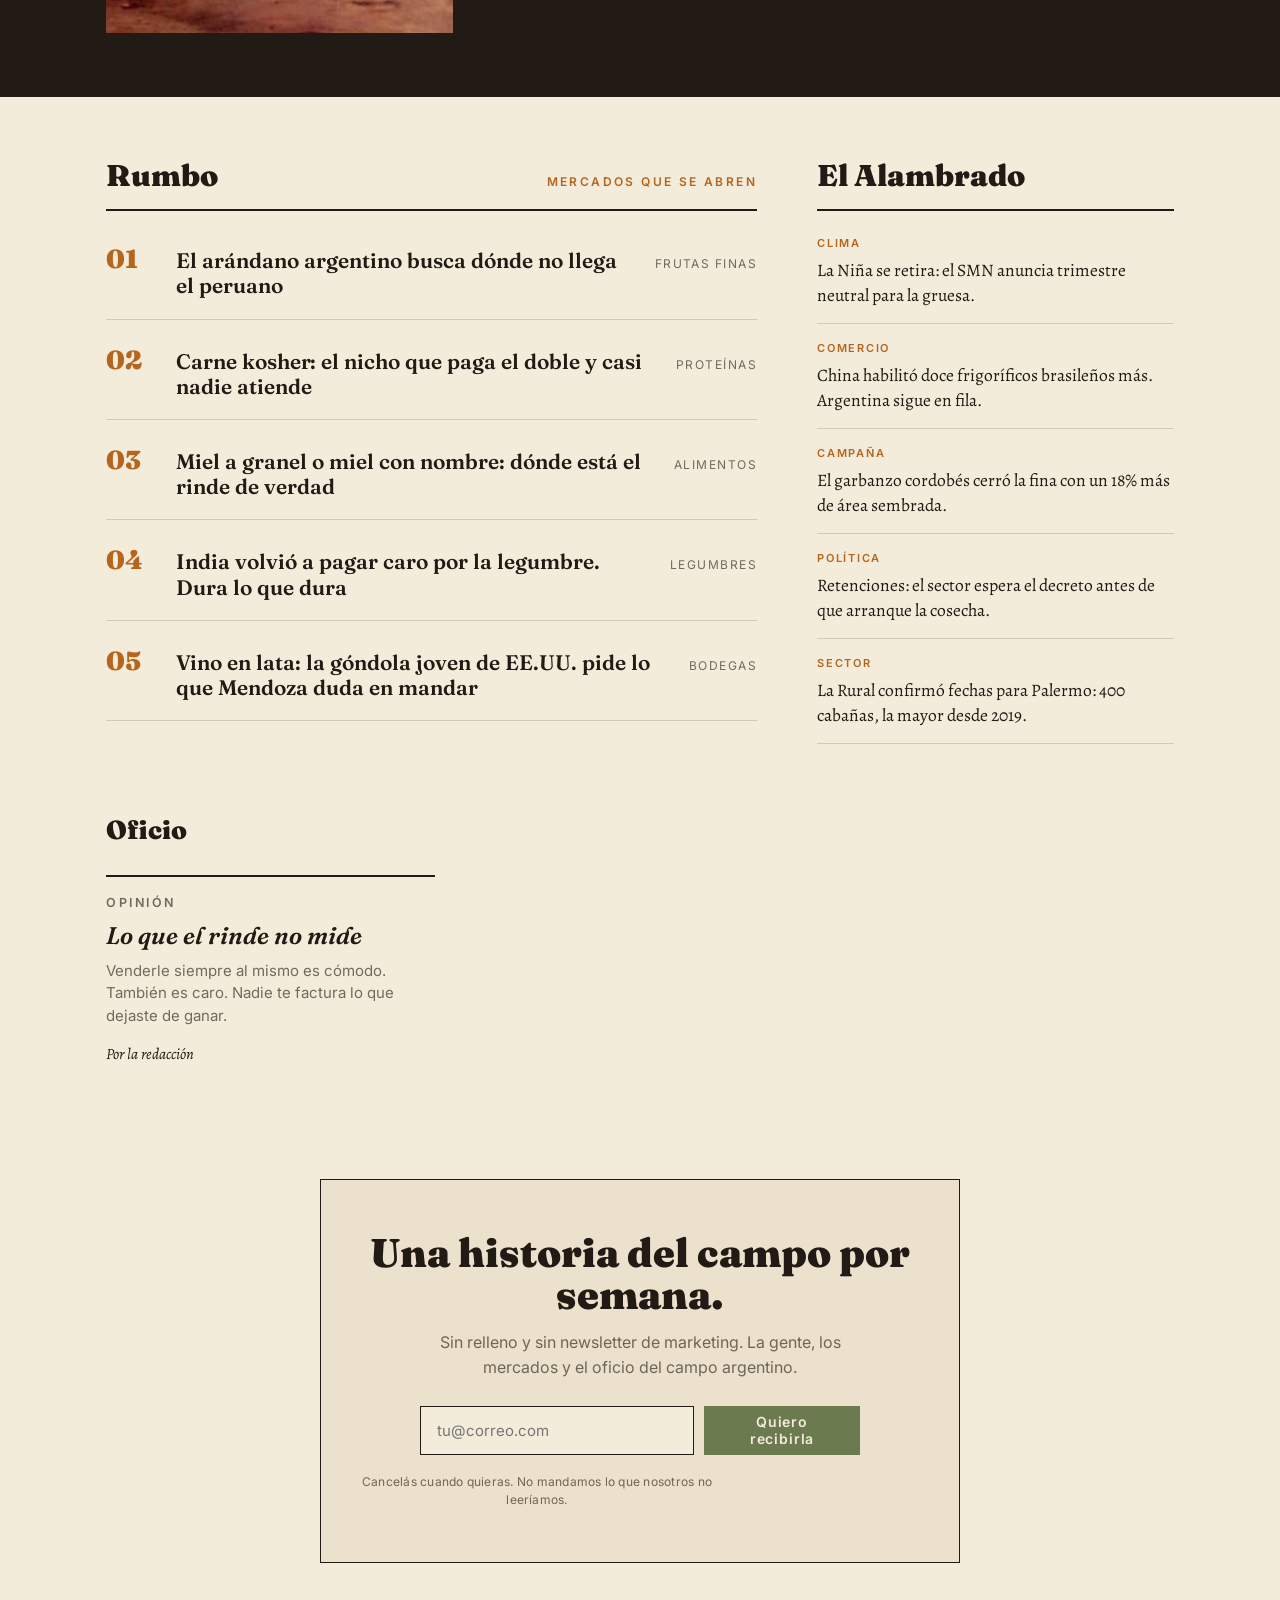
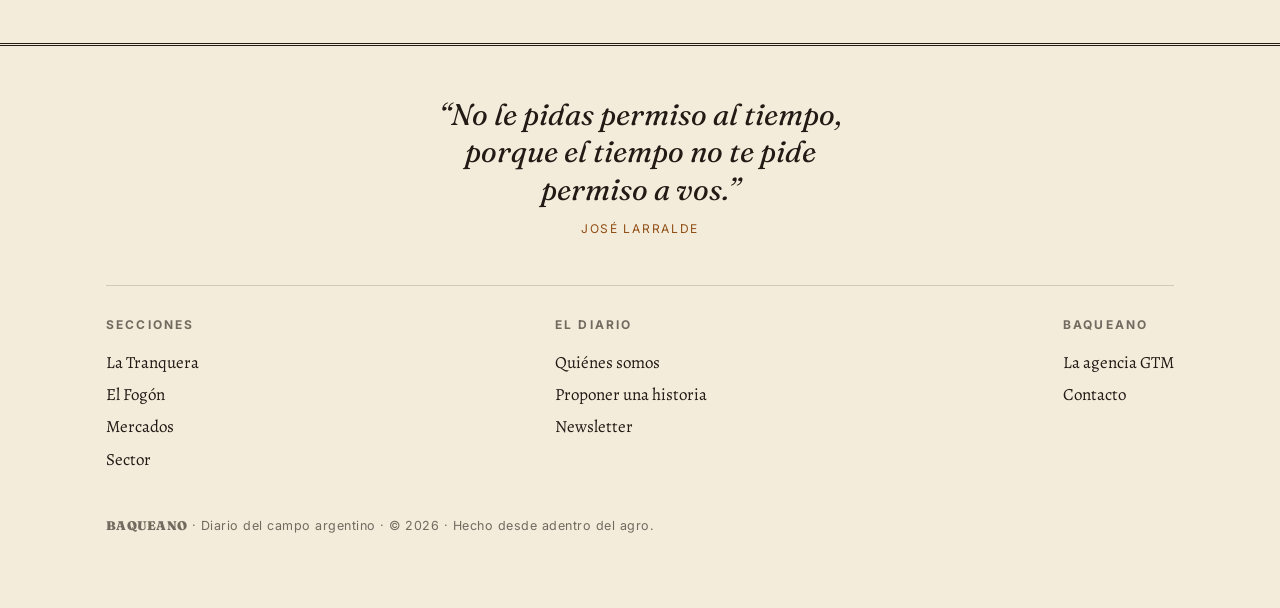
==== commit cb1015b8: "Portal generado con build.py — nav 4 secciones, notas y secciones generadas Co-Authored-By: Claude F" ====
--- a/portal/index.html
+++ b/portal/index.html
@@ -4,7 +4,7 @@
 <meta charset="UTF-8">
 <meta name="viewport" content="width=device-width, initial-scale=1.0">
 <title>Baqueano — Diario del campo argentino</title>
-<meta name="description" content="La gente, los mercados y el oficio del agro que produce para el mundo. Una historia por semana, sin relleno.">
+<meta name="description" content="La gente, los mercados y el oficio del campo argentino. Una historia por semana, sin relleno.">
 <link rel="preconnect" href="https://fonts.googleapis.com">
 <link rel="preconnect" href="https://fonts.gstatic.com" crossorigin>
 <link href="https://fonts.googleapis.com/css2?family=Fraunces:ital,opsz,wght@0,9..144,400;0,9..144,600;0,9..144,900;1,9..144,400;1,9..144,600&family=Alegreya:ital,wght@0,400;0,500;1,400&family=Inter:wght@400;500;600&family=IBM+Plex+Mono:wght@400;500&display=swap" rel="stylesheet">
@@ -13,18 +13,17 @@
 <body>
 
   <div class="draft">Versión preliminar · precios de pizarra ilustrativos</div>
-
   <!-- PIZARRA -->
   <div class="pizarra" role="complementary" aria-label="Pizarra de precios">
     <div class="inner">
       <span class="rotulo">Pizarra</span>
-      <span class="item">Soja <b>$345.200</b> <span class="var">+0,8</span></span>
-      <span class="item">Maíz <b>$218.400</b> <span class="var">−0,3</span></span>
-      <span class="item">Trigo <b>$236.500</b> <span class="var">+1,1</span></span>
-      <span class="item">Girasol <b>$382.000</b> <span class="var">s/c</span></span>
-      <span class="item">Novillo <b>$3.940/kg</b> <span class="var">+2,1</span></span>
-      <span class="item">Dólar expo <b>$1.485</b></span>
-      <span class="fuente">Rosario · Cañuelas · 11:40</span>
+<span class="item">Soja <b>$345.200</b> <span class="var">+0,8</span></span>
+<span class="item">Maíz <b>$218.400</b> <span class="var">−0,3</span></span>
+<span class="item">Trigo <b>$236.500</b> <span class="var">+1,1</span></span>
+<span class="item">Girasol <b>$382.000</b> <span class="var">s/c</span></span>
+<span class="item">Novillo <b>$3.940/kg</b> <span class="var">+2,1</span></span>
+<span class="item">Dólar expo <b>$1.485</b></span>
+<span class="fuente">Rosario · Cañuelas · 2-jul · 11:40</span>
     </div>
   </div>
 
@@ -41,12 +40,12 @@
         <div class="kicker">Diario del campo argentino</div>
       </div>
       <nav class="pillars" aria-label="Secciones">
-        <a href="#" class="active">Portada</a>
-        <a href="#">La&nbsp;Tranquera</a>
-        <a href="mercados.html">Mercados</a>
-        <a href="#">Oficio</a>
-        <a href="#">Sector</a>
-        <a href="#news">Newsletter</a>
+        <a href="index.html" class="active">Portada</a>
+<a href="seccion/la-tranquera.html">La Tranquera</a>
+<a href="seccion/el-fogon.html">El Fogón</a>
+<a href="seccion/mercados.html">Mercados</a>
+<a href="seccion/sector.html">Sector</a>
+<a href="#news">Newsletter</a>
       </nav>
     </div>
   </header>
@@ -55,54 +54,18 @@
   <section class="hero" style="background-image: linear-gradient(to top, rgba(34,26,20,.9) 0%, rgba(34,26,20,.25) 50%, rgba(34,26,20,.5) 100%), url('fotos/tranquera-camino.jpg');">
     <div class="wrap inner">
       <span class="kick">Perfil · La Tranquera</span>
-      <h2><a href="nota.html">Le vende garbanzos a India desde un pueblo que no figura en el mapa</a></h2>
+      <h2><a href="notas/historia-garbanzos-india.html">Le vende garbanzos a India desde un pueblo que no figura en el mapa</a></h2>
       <p class="dek">Hace veinte años cargaba camiones para otros. Hoy exporta a cuatro continentes. No cambió el producto. Cambió el camino.</p>
-      <p class="byline">Por la <b>redacción de Baqueano</b> · Lectura de 12 min</p>
+      <p class="byline">Por la redacción de Baqueano · Lectura de 12 min</p>
     </div>
   </section>
 
   <main class="wrap">
-    <div class="rule" aria-hidden="true">
-      <svg viewBox="0 0 48 26" fill="none" stroke="currentColor" stroke-width="2.4" stroke-linecap="round">
-        <path d="M6 4 v18"/><path d="M42 4 v18"/>
-        <path d="M6 8 h36"/><path d="M6 19 h36"/>
-        <path d="M8 9 L40 18"/><path d="M40 9 L8 18"/>
-      </svg>
-    </div>
+    <div class="rule" aria-hidden="true"><svg viewBox="0 0 48 26" fill="none" stroke="currentColor" stroke-width="2.4" stroke-linecap="round"><path d="M6 4 v18"/><path d="M42 4 v18"/><path d="M6 8 h36"/><path d="M6 19 h36"/><path d="M8 9 L40 18"/><path d="M40 9 L8 18"/></svg></div>
 
-    <div class="section-label"><h2>Lo último</h2><a href="#">Ver todo →</a></div>
-    <section class="grid3">
-      <article class="card">
-        <a href="mercados.html">
-          <div class="photo"><img src="fotos/molino-dorado.jpg" alt="Campo dorado con molino y tranquera"></div>
-          <span class="kick">Mercados</span>
-          <h3>Tres destinos que ya compran lo que Argentina todavía no les ofrece</h3>
-          <p class="dek">El sudeste asiático paga por la calidad que en la pampa sobra. Falta el que toque la puerta.</p>
-          <div class="mins">Lectura de 7 min</div>
-        </a>
-      </article>
-      <article class="card">
-        <a href="nota.html">
-          <div class="photo"><img src="fotos/tranquera-trigal.jpg" alt="Tranquera de madera gastada sobre trigal"></div>
-          <span class="kick">Caso</span>
-          <h3>La bodega que dejó de rezarle a un solo importador</h3>
-          <p class="dek">Dependía de un comprador en Miami. Una mala temporada de ese cliente casi se la lleva puesta. Así abrió otros cinco.</p>
-          <div class="mins">Lectura de 9 min</div>
-        </a>
-      </article>
-      <article class="card">
-        <a href="nota.html">
-          <div class="photo"><img src="fotos/mate.jpg" alt="Manos sosteniendo un mate"></div>
-          <span class="kick">Oficio</span>
-          <h3>Lo que el rinde no mide</h3>
-          <p class="dek">Venderle siempre al mismo es cómodo. También es caro. Nadie te factura lo que dejaste de ganar.</p>
-          <div class="mins">Columna · 5 min</div>
-        </a>
-      </article>
-    </section>
   </main>
 
-  <!-- ENTREVISTA -->
+  <!-- ENTREVISTA / TEASER -->
   <section class="band" id="tranquera">
     <div class="wrap inner">
       <div class="photo"><img src="fotos/retrato-campo.jpg" alt="Retrato pictórico de un hombre de campo mirando el horizonte"></div>
@@ -120,59 +83,44 @@
       <!-- RUMBO -->
       <section class="list">
         <h2 class="head">Rumbo <small>Mercados que se abren</small></h2>
-        <a class="item" href="mercados.html"><span class="num">01</span><h4>El arándano argentino busca dónde no llega el peruano</h4><span class="tag">Frutas finas</span></a>
-        <a class="item" href="mercados.html"><span class="num">02</span><h4>Carne kosher: el nicho que paga el doble y casi nadie atiende</h4><span class="tag">Proteínas</span></a>
-        <a class="item" href="mercados.html"><span class="num">03</span><h4>Miel a granel o miel con nombre: dónde está el rinde de verdad</h4><span class="tag">Alimentos</span></a>
-        <a class="item" href="mercados.html"><span class="num">04</span><h4>India volvió a pagar caro por la legumbre. Dura lo que dura</h4><span class="tag">Legumbres</span></a>
-        <a class="item" href="mercados.html"><span class="num">05</span><h4>Vino en lata: la góndola joven de EE.UU. pide lo que Mendoza duda en mandar</h4><span class="tag">Bodegas</span></a>
+        <a class="item"><span class="num">01</span><h4>El arándano argentino busca dónde no llega el peruano</h4><span class="tag">Frutas finas</span></a>
+        <a class="item"><span class="num">02</span><h4>Carne kosher: el nicho que paga el doble y casi nadie atiende</h4><span class="tag">Proteínas</span></a>
+        <a class="item"><span class="num">03</span><h4>Miel a granel o miel con nombre: dónde está el rinde de verdad</h4><span class="tag">Alimentos</span></a>
+        <a class="item"><span class="num">04</span><h4>India volvió a pagar caro por la legumbre. Dura lo que dura</h4><span class="tag">Legumbres</span></a>
+        <a class="item"><span class="num">05</span><h4>Vino en lata: la góndola joven de EE.UU. pide lo que Mendoza duda en mandar</h4><span class="tag">Bodegas</span></a>
       </section>
 
       <!-- EL ALAMBRADO -->
       <aside class="alambrado">
         <h2 class="head">El Alambrado</h2>
-        <a class="breve" href="#"><span class="tag">Clima</span><p>La Niña se retira: el SMN anuncia trimestre neutral para la gruesa.</p></a>
-        <a class="breve" href="#"><span class="tag">Comercio</span><p>China habilitó doce frigoríficos brasileños más. Argentina sigue en fila.</p></a>
-        <a class="breve" href="#"><span class="tag">Campaña</span><p>El garbanzo cordobés cerró la fina con un 18% más de área sembrada.</p></a>
-        <a class="breve" href="#"><span class="tag">Política</span><p>Retenciones: el sector espera el decreto antes de que arranque la cosecha.</p></a>
-        <a class="breve" href="#"><span class="tag">Sector</span><p>La Rural confirmó fechas para Palermo: 400 cabañas, la mayor desde 2019.</p></a>
+        <a class="breve"><span class="tag">Clima</span><p>La Niña se retira: el SMN anuncia trimestre neutral para la gruesa.</p></a>
+        <a class="breve"><span class="tag">Comercio</span><p>China habilitó doce frigoríficos brasileños más. Argentina sigue en fila.</p></a>
+        <a class="breve"><span class="tag">Campaña</span><p>El garbanzo cordobés cerró la fina con un 18% más de área sembrada.</p></a>
+        <a class="breve"><span class="tag">Política</span><p>Retenciones: el sector espera el decreto antes de que arranque la cosecha.</p></a>
+        <a class="breve"><span class="tag">Sector</span><p>La Rural confirmó fechas para Palermo: 400 cabañas, la mayor desde 2019.</p></a>
       </aside>
     </div>
 
     <!-- OFICIO -->
     <section class="columnas" id="oficio">
-      <div class="section-label"><h2>Oficio</h2><a href="#">Todas las columnas →</a></div>
+      <div class="section-label"><h2>Oficio</h2></div>
       <div class="grid3">
         <article class="col-op">
-          <a href="#">
+          <a href="notas/columna-rinde-no-mide.html">
             <span class="kick">Opinión</span>
-            <h3>Vender es un oficio, no un don</h3>
-            <p class="dek">Al mejor rematador de hacienda nadie le preguntó si era extrovertido. Le preguntaron cuánto sacó por cabeza.</p>
-            <span class="firma">Por E. Iraola</span>
-          </a>
-        </article>
-        <article class="col-op">
-          <a href="#">
-            <span class="kick">Opinión</span>
-            <h3>El Excel no avisa</h3>
-            <p class="dek">Los números del campo dicen qué pasó. Lo que viene, todavía, se sale a buscar.</p>
-            <span class="firma">Por M. Funes</span>
-          </a>
-        </article>
-        <article class="col-op">
-          <a href="#">
-            <span class="kick">Opinión</span>
-            <h3>Elogio de la tranquera cerrada</h3>
-            <p class="dek">Decirle que no a un comprador también es una decisión comercial. A veces, la mejor del año.</p>
-            <span class="firma">Por J. Ordóñez</span>
+            <h3>Lo que el rinde no mide</h3>
+            <p class="dek">Venderle siempre al mismo es cómodo. También es caro. Nadie te factura lo que dejaste de ganar.</p>
+            <span class="firma">Por la redacción</span>
           </a>
         </article>
       </div>
     </section>
+  </main>
 
-    <!-- NEWSLETTER -->
+  <main class="wrap">
     <section class="news" id="news">
       <h3>Una historia del campo por semana.</h3>
-      <p>Sin relleno y sin newsletter de marketing. La gente, los mercados y el oficio del agro que produce para el mundo.</p>
+      <p>Sin relleno y sin newsletter de marketing. La gente, los mercados y el oficio del campo argentino.</p>
       <form onsubmit="return false;">
         <input type="email" placeholder="tu@correo.com" aria-label="Tu correo">
         <button type="submit">Quiero recibirla</button>
@@ -181,19 +129,18 @@
     </section>
   </main>
 
-  <!-- FOOTER -->
   <footer>
     <div class="wrap">
       <p class="remate">“No le pidas permiso al tiempo, porque el tiempo no te pide permiso a vos.”</p>
       <p class="remate-src">José Larralde</p>
       <div class="foot-cols">
-        <div><h5>Secciones</h5><a href="#">La Tranquera</a><a href="mercados.html">Mercados</a><a href="#">Oficio</a><a href="#">Sector</a></div>
+        <div><h5>Secciones</h5><a href="seccion/la-tranquera.html">La Tranquera</a><a href="seccion/el-fogon.html">El Fogón</a><a href="seccion/mercados.html">Mercados</a><a href="seccion/sector.html">Sector</a></div>
         <div><h5>El diario</h5><a href="#">Quiénes somos</a><a href="#">Proponer una historia</a><a href="#news">Newsletter</a></div>
-        <div><h5>Baqueano</h5><a href="../agencia/index.html">La agencia GTM</a><a href="#">Trabajá con nosotros</a><a href="../agencia/contacto.html">Contacto</a></div>
+        <div><h5>Baqueano</h5><a href="../agencia/index.html">La agencia GTM</a><a href="../agencia/contacto.html">Contacto</a></div>
       </div>
       <p class="colophon"><b>BAQUEANO</b> · Diario del campo argentino · © 2026 · Hecho desde adentro del agro.</p>
     </div>
   </footer>
 
 </body>
-</html>
+</html>
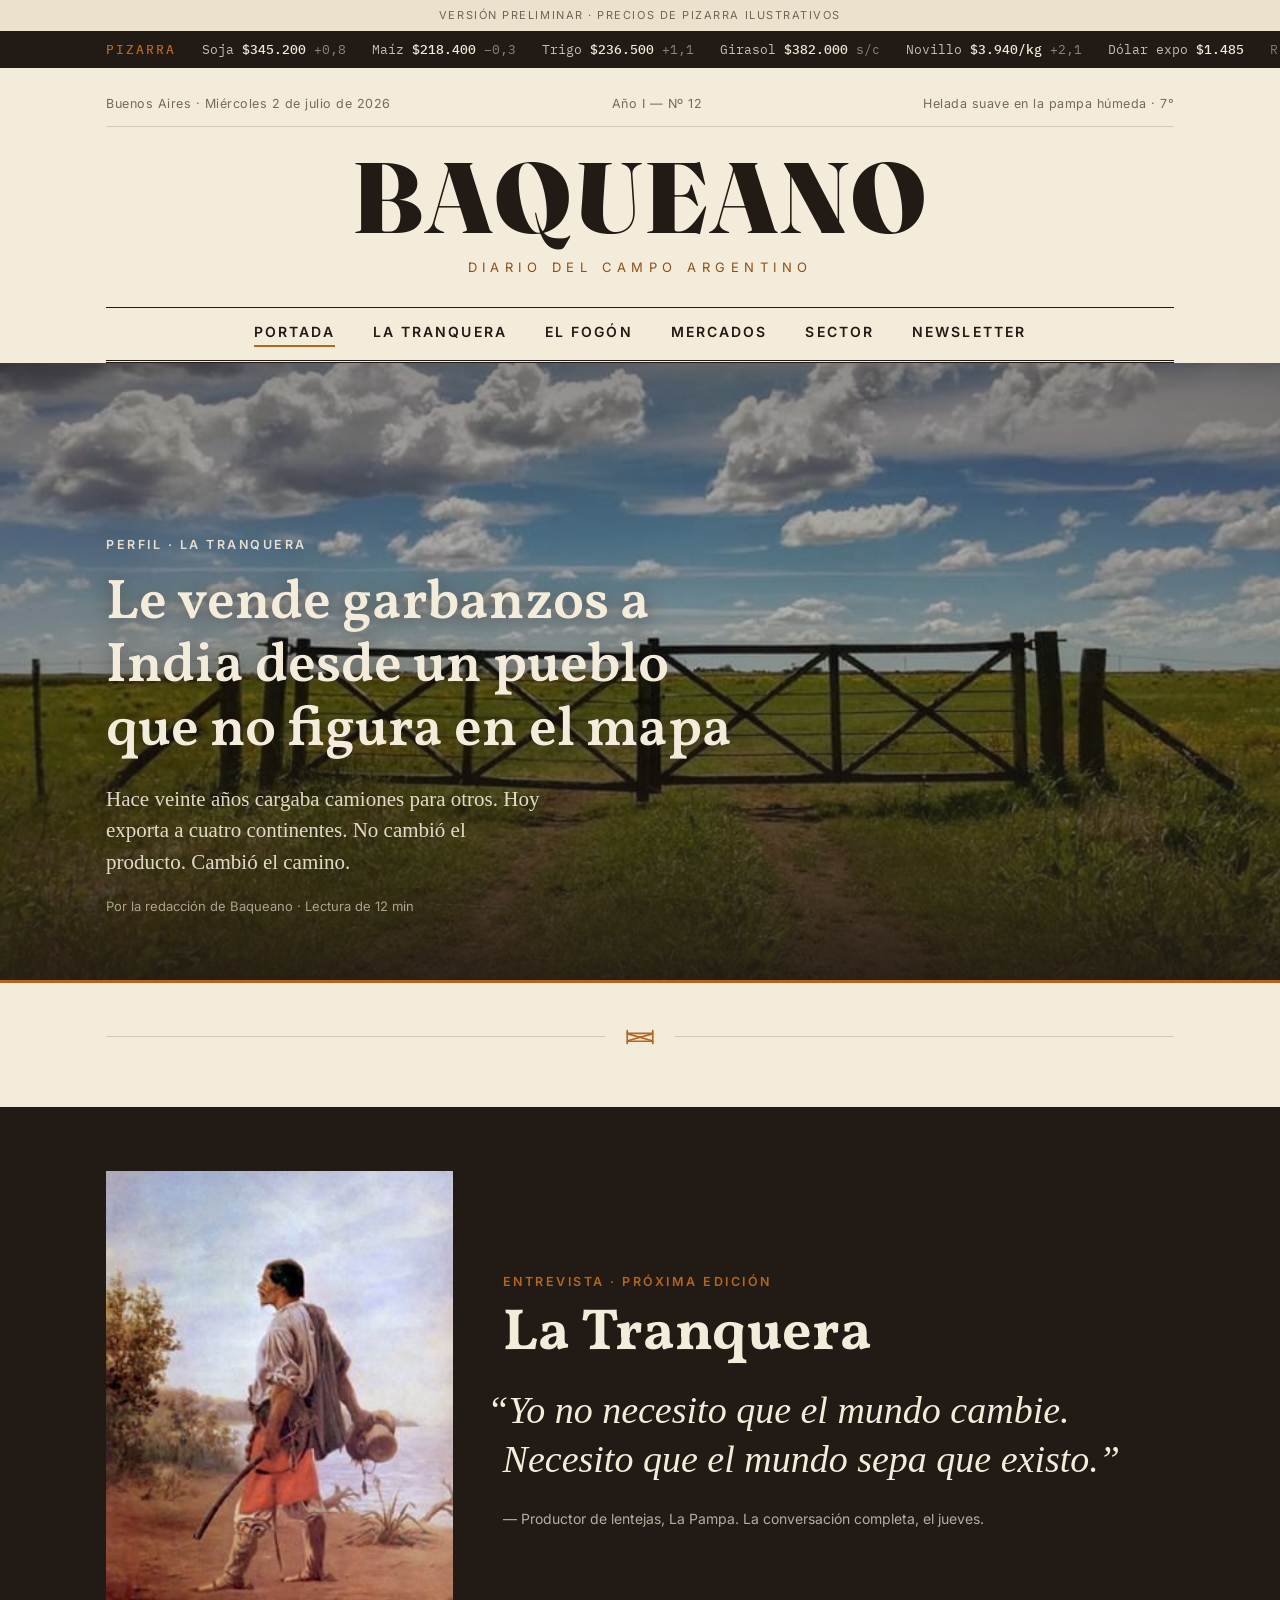
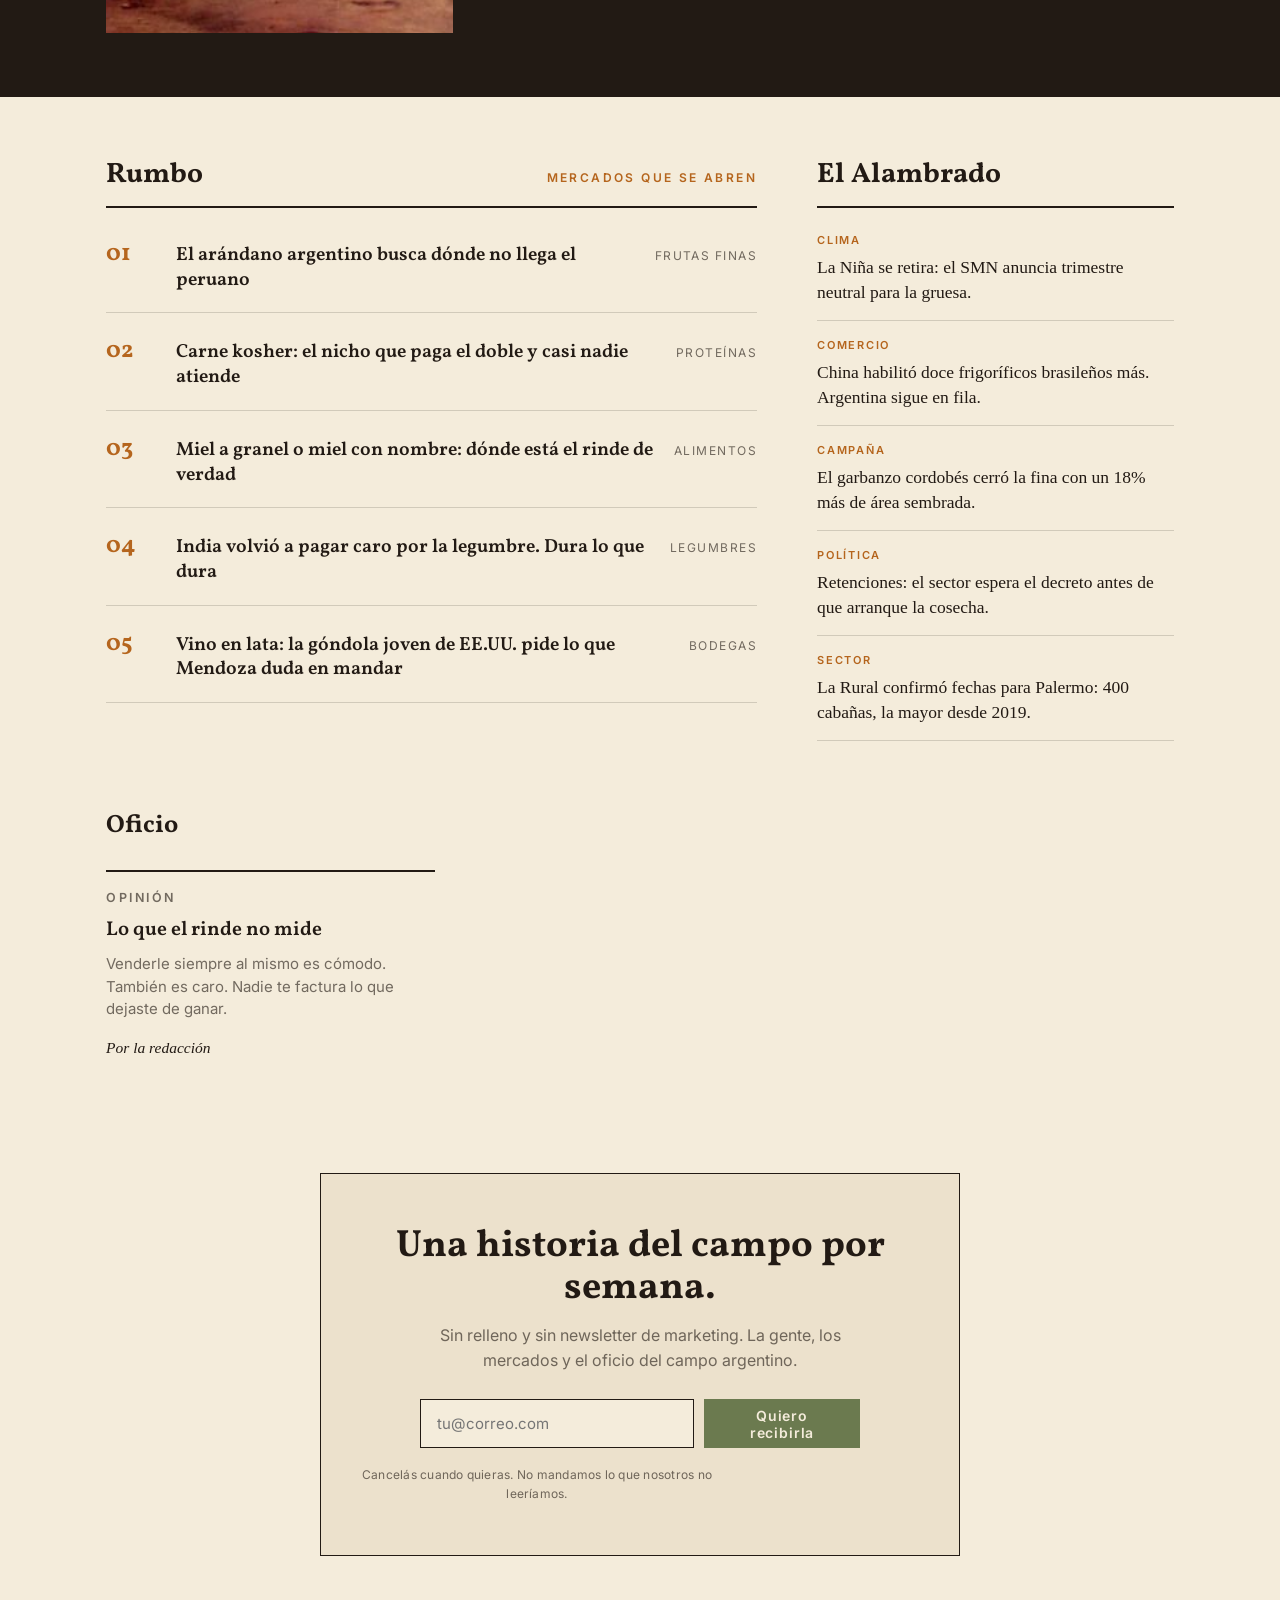
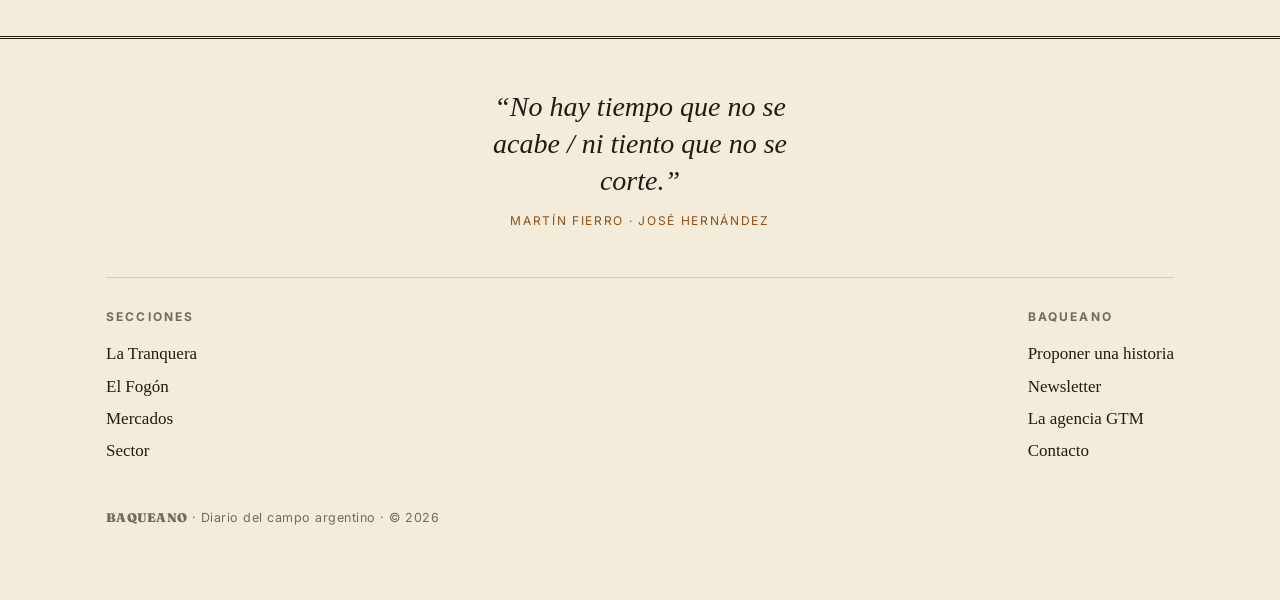
==== commit 36a008cc: "publicación 2026-07-08 19:41" ====
--- a/portal/index.html
+++ b/portal/index.html
@@ -7,7 +7,7 @@
 <meta name="description" content="La gente, los mercados y el oficio del campo argentino. Una historia por semana, sin relleno.">
 <link rel="preconnect" href="https://fonts.googleapis.com">
 <link rel="preconnect" href="https://fonts.gstatic.com" crossorigin>
-<link href="https://fonts.googleapis.com/css2?family=Fraunces:ital,opsz,wght@0,9..144,400;0,9..144,600;0,9..144,900;1,9..144,400;1,9..144,600&family=Alegreya:ital,wght@0,400;0,500;1,400&family=Inter:wght@400;500;600&family=IBM+Plex+Mono:wght@400;500&display=swap" rel="stylesheet">
+<link href="https://fonts.googleapis.com/css2?family=Fraunces:ital,opsz,wght@0,9..144,400;0,9..144,600;0,9..144,900;1,9..144,400;1,9..144,600&family=Vollkorn:wght@600;700&family=Old+Standard+TT:ital,wght@0,400;0,700;1,400&family=Inter:wght@400;500;600&family=IBM+Plex+Mono:wght@400;500&display=swap" rel="stylesheet">
 <link rel="stylesheet" href="assets/portal.css">
 </head>
 <body>
@@ -131,14 +131,13 @@
 
   <footer>
     <div class="wrap">
-      <p class="remate">“No le pidas permiso al tiempo, porque el tiempo no te pide permiso a vos.”</p>
-      <p class="remate-src">José Larralde</p>
+      <p class="remate">“No hay tiempo que no se acabe / ni tiento que no se corte.”</p>
+      <p class="remate-src">Martín Fierro · José Hernández</p>
       <div class="foot-cols">
         <div><h5>Secciones</h5><a href="seccion/la-tranquera.html">La Tranquera</a><a href="seccion/el-fogon.html">El Fogón</a><a href="seccion/mercados.html">Mercados</a><a href="seccion/sector.html">Sector</a></div>
-        <div><h5>El diario</h5><a href="#">Quiénes somos</a><a href="#">Proponer una historia</a><a href="#news">Newsletter</a></div>
-        <div><h5>Baqueano</h5><a href="../agencia/index.html">La agencia GTM</a><a href="../agencia/contacto.html">Contacto</a></div>
+        <div><h5>Baqueano</h5><a href="#">Proponer una historia</a><a href="#news">Newsletter</a><a href="../agencia/index.html">La agencia GTM</a><a href="../agencia/contacto.html">Contacto</a></div>
       </div>
-      <p class="colophon"><b>BAQUEANO</b> · Diario del campo argentino · © 2026 · Hecho desde adentro del agro.</p>
+      <p class="colophon"><b>BAQUEANO</b> · Diario del campo argentino · © 2026</p>
     </div>
   </footer>
 
--- a/portal/assets/portal.css
+++ b/portal/assets/portal.css
@@ -5,6 +5,7 @@
          Inter (UI sans) · IBM Plex Mono (data / pizarra)
    Rules: no blue, no gradients (photo veils excepted), no
    shadows, no rounded corners. Green only on clickables.
+   Texture: pending real scanned ink assets — never procedural.
    ============================================================ */
 
 :root {
@@ -19,8 +20,14 @@
   --pampa-dk: #56643f;
   --taupe:    #6b5d52;
 
+  /* Fraunces = wordmark only ("BAQUEANO"). Vollkorn = section furniture
+     (Rumbo, El Alambrado, Oficio, La Tranquera) AND note headlines — one
+     warm book serif, two contexts, two weights (700 furniture / 600
+     headlines). Old Standard TT = subheads + long reading — imprenta
+     lineage from the 1839 "El Grito Arjentino". */
   --display: "Fraunces", Georgia, "Times New Roman", serif;
-  --lectura: "Alegreya", Georgia, serif;
+  --titular: "Vollkorn", Georgia, "Times New Roman", serif;
+  --lectura: "Old Standard TT", Georgia, serif;
   --sans:    "Inter", system-ui, -apple-system, sans-serif;
   --mono:    "IBM Plex Mono", ui-monospace, "Courier New", monospace;
 }
@@ -122,12 +129,12 @@
   display: flex; align-items: flex-end; border-bottom: 3px solid var(--ocre);
   background-size: cover; background-position: center 60%;
 }
-.hero .inner { position: relative; z-index: 1; padding: 84px 0 50px; width: 100%; }
+.hero .inner { position: relative; z-index: 1; padding-top: 84px; padding-bottom: 50px; width: 100%; }
 .hero .kick { color: var(--paper); opacity: .9; display: block; margin-bottom: 18px; }
 .hero h2, .hero h1 {
-  font-family: var(--display); font-weight: 900;
-  font-size: clamp(34px, 5.2vw, 64px); line-height: 1.02;
-  letter-spacing: -.01em; margin: 0 0 20px; max-width: 19ch; color: var(--paper);
+  font-family: var(--titular); font-weight: 600;
+  font-size: clamp(32px, 4.6vw, 56px); line-height: 1.14;
+  margin: 0 0 20px; max-width: 19ch; color: var(--paper);
   text-shadow: 0 2px 20px rgba(34, 26, 20, .5);
 }
 .hero .dek {
@@ -147,7 +154,7 @@
   display: flex; align-items: baseline; justify-content: space-between;
   padding: 6px 0 24px; gap: 16px;
 }
-.section-label h2 { font-family: var(--display); font-weight: 900; font-size: 26px; margin: 0; }
+.section-label h2 { font-family: var(--titular); font-weight: 700; font-size: 25px; margin: 0; }
 .section-label a {
   font-family: var(--sans); font-weight: 600; font-size: 12px;
   letter-spacing: .14em; text-transform: uppercase; color: var(--ocre);
@@ -158,8 +165,8 @@
 .card .photo { aspect-ratio: 4/3; margin-top: 16px; }
 .card .kick { display: block; margin: 16px 0 10px; }
 .card h3 {
-  font-family: var(--display); font-weight: 600; font-size: 25px;
-  line-height: 1.12; margin: 0 0 12px;
+  font-family: var(--titular); font-weight: 600; font-size: 22px;
+  line-height: 1.25; margin: 0 0 12px;
 }
 .card:hover h3 { color: var(--ocre-dk); }
 .card .dek { font-family: var(--sans); font-size: 15px; color: var(--tinta-60); margin: 0 0 14px; line-height: 1.5; }
@@ -171,12 +178,12 @@
 .band .photo { aspect-ratio: 3/4; }
 .band .kick { color: var(--ocre); display: block; margin-bottom: 14px; }
 .band .label-big {
-  font-family: var(--display); font-weight: 900;
-  font-size: clamp(34px, 5vw, 60px); line-height: .92; margin: 0 0 22px;
+  font-family: var(--titular); font-weight: 700;
+  font-size: clamp(34px, 4.8vw, 58px); line-height: 1.02; margin: 0 0 22px;
 }
 .band blockquote {
-  font-family: var(--display); font-style: italic; font-weight: 400;
-  font-size: clamp(25px, 3.4vw, 42px); line-height: 1.2;
+  font-family: var(--lectura); font-style: italic; font-weight: 400;
+  font-size: clamp(24px, 3.2vw, 38px); line-height: 1.28;
   margin: 0 0 20px; text-indent: -.4em;
 }
 .band cite { font-family: var(--sans); font-style: normal; font-size: 14px; color: rgba(244, 236, 219, .7); }
@@ -184,7 +191,7 @@
 /* ---- two-column: rumbo list + alambrado wire ---- */
 .dos-col { display: grid; grid-template-columns: 1.55fr .85fr; gap: 60px; padding: 56px 0 20px; }
 .list .head {
-  font-family: var(--display); font-weight: 900; font-size: 30px;
+  font-family: var(--titular); font-weight: 700; font-size: 28px;
   border-bottom: 2px solid var(--tinta); padding-bottom: 10px; margin: 0 0 8px;
   display: flex; align-items: baseline; justify-content: space-between; gap: 16px;
 }
@@ -196,8 +203,8 @@
   display: grid; grid-template-columns: 50px 1fr auto; gap: 20px;
   align-items: baseline; padding: 20px 0; border-bottom: 1px solid var(--line);
 }
-.list .num { font-family: var(--display); font-weight: 900; font-size: 26px; color: var(--ocre); }
-.list .item h4 { font-family: var(--display); font-weight: 600; font-size: 21px; margin: 0; line-height: 1.2; }
+.list .num { font-family: var(--titular); font-weight: 700; font-size: 24px; color: var(--ocre); }
+.list .item h4 { font-family: var(--titular); font-weight: 600; font-size: 19px; margin: 0; line-height: 1.3; }
 .list .item:hover h4 { color: var(--ocre-dk); }
 .list .tag {
   font-family: var(--sans); font-size: 12px; letter-spacing: .12em;
@@ -205,7 +212,7 @@
 }
 
 .alambrado .head {
-  font-family: var(--display); font-weight: 900; font-size: 30px;
+  font-family: var(--titular); font-weight: 700; font-size: 28px;
   border-bottom: 2px solid var(--tinta); padding-bottom: 10px; margin: 0 0 8px;
 }
 .alambrado .breve { display: block; padding: 16px 0; border-bottom: 1px solid var(--line); }
@@ -222,8 +229,8 @@
 .col-op { border-top: 2px solid var(--tinta); padding-top: 16px; }
 .col-op .kick { display: block; margin-bottom: 10px; color: var(--tinta-60); }
 .col-op h3 {
-  font-family: var(--display); font-weight: 600; font-style: italic;
-  font-size: 24px; line-height: 1.15; margin: 0 0 10px;
+  font-family: var(--titular); font-weight: 600; font-style: normal;
+  font-size: 20px; line-height: 1.3; margin: 0 0 10px;
 }
 .col-op:hover h3 { color: var(--ocre-dk); }
 .col-op .dek { font-family: var(--sans); font-size: 15px; color: var(--tinta-60); line-height: 1.5; margin: 0 0 12px; }
@@ -235,8 +242,8 @@
   border: 1px solid var(--tinta); padding: 52px 40px; background: var(--paper-2);
 }
 .news h3 {
-  font-family: var(--display); font-weight: 900;
-  font-size: clamp(28px, 4vw, 40px); margin: 0 0 14px; line-height: 1.05;
+  font-family: var(--titular); font-weight: 700;
+  font-size: clamp(28px, 3.8vw, 38px); margin: 0 0 14px; line-height: 1.1;
 }
 .news p { font-size: 16px; color: var(--tinta-60); max-width: 44ch; margin: 0 auto 26px; }
 .news form { display: flex; gap: 10px; max-width: 440px; margin: 0 auto; }
@@ -256,9 +263,9 @@
 /* ---- footer ---- */
 footer { border-top: 3px double var(--tinta); margin-top: 40px; padding: 50px 0 60px; }
 .remate {
-  font-family: var(--display); font-style: italic;
-  font-size: clamp(20px, 3vw, 30px); text-align: center;
-  max-width: 24ch; margin: 0 auto 8px; line-height: 1.25;
+  font-family: var(--lectura); font-style: italic;
+  font-size: clamp(20px, 3vw, 28px); text-align: center;
+  max-width: 26ch; margin: 0 auto 8px; line-height: 1.32;
 }
 .remate-src {
   text-align: center; font-family: var(--sans); font-size: 12px;
@@ -283,9 +290,9 @@
 .nota-head { max-width: 780px; margin: 0 auto; padding: 56px 36px 0; }
 .nota-head .kick { display: block; margin-bottom: 18px; }
 .nota-head h1 {
-  font-family: var(--display); font-weight: 900;
-  font-size: clamp(34px, 5.4vw, 58px); line-height: 1.04;
-  letter-spacing: -.01em; margin: 0 0 22px;
+  font-family: var(--titular); font-weight: 600;
+  font-size: clamp(30px, 4.4vw, 48px); line-height: 1.2;
+  margin: 0 0 22px;
 }
 .nota-head .dek {
   font-family: var(--lectura); font-size: 22px; line-height: 1.5;
@@ -310,16 +317,16 @@
   font-family: var(--lectura); font-size: 20px; line-height: 1.7; margin: 0 0 26px;
 }
 .nota-body > p:first-of-type::first-letter {
-  font-family: var(--display); font-weight: 900; font-size: 76px;
-  line-height: .78; float: left; padding: 8px 12px 0 0; color: var(--tinta);
+  font-family: var(--lectura); font-weight: 700; font-size: 72px;
+  line-height: .82; float: left; padding: 8px 12px 0 0; color: var(--tinta);
 }
 .nota-body h2 {
-  font-family: var(--display); font-weight: 900; font-size: 29px;
-  line-height: 1.15; margin: 44px 0 18px;
+  font-family: var(--lectura); font-weight: 700; font-size: 26px;
+  line-height: 1.25; margin: 44px 0 18px;
 }
 .nota-body .pull {
-  font-family: var(--display); font-style: italic; font-weight: 400;
-  font-size: clamp(24px, 3.4vw, 34px); line-height: 1.25;
+  font-family: var(--lectura); font-style: italic; font-weight: 400;
+  font-size: clamp(23px, 3.2vw, 31px); line-height: 1.32;
   border-top: 2px solid var(--ocre); border-bottom: 1px solid var(--line);
   padding: 26px 0; margin: 40px 0; text-indent: -.4em;
 }
@@ -341,7 +348,7 @@
 /* related */
 .relacionadas { max-width: 780px; margin: 0 auto; padding: 0 36px 30px; }
 .relacionadas .head {
-  font-family: var(--display); font-weight: 900; font-size: 24px;
+  font-family: var(--titular); font-weight: 700; font-size: 23px;
   border-bottom: 2px solid var(--tinta); padding-bottom: 10px; margin: 0 0 4px;
 }
 .relacionadas a { display: block; padding: 16px 0; border-bottom: 1px solid var(--line); }
@@ -349,16 +356,16 @@
   font-family: var(--sans); font-weight: 600; font-size: 11px;
   letter-spacing: .16em; text-transform: uppercase; color: var(--ocre); display: block; margin-bottom: 5px;
 }
-.relacionadas h4 { font-family: var(--display); font-weight: 600; font-size: 21px; margin: 0; line-height: 1.2; }
+.relacionadas h4 { font-family: var(--titular); font-weight: 600; font-size: 19px; margin: 0; line-height: 1.3; }
 .relacionadas a:hover h4 { color: var(--ocre-dk); }
 
 /* ============================================================
-   SECTION PAGE (mercados.html)
+   SECTION PAGE (seccion/*.html)
    ============================================================ */
 .seccion-head { padding: 52px 0 0; }
 .seccion-head h1 {
-  font-family: var(--display); font-weight: 900;
-  font-size: clamp(40px, 7vw, 76px); line-height: .95; margin: 0 0 14px;
+  font-family: var(--titular); font-weight: 700;
+  font-size: clamp(38px, 6.2vw, 68px); line-height: .98; margin: 0 0 14px;
 }
 .seccion-head .dek {
   font-family: var(--lectura); font-size: 20px; color: var(--tinta-60);
@@ -371,8 +378,8 @@
 .destacada { display: block; border-bottom: 1px solid var(--line); padding-bottom: 34px; margin-bottom: 10px; }
 .destacada .photo { aspect-ratio: 16/9; margin-bottom: 20px; }
 .destacada h2 {
-  font-family: var(--display); font-weight: 900; font-size: clamp(28px, 3.6vw, 40px);
-  line-height: 1.05; margin: 0 0 12px;
+  font-family: var(--titular); font-weight: 600; font-size: clamp(26px, 3.3vw, 34px);
+  line-height: 1.18; margin: 0 0 12px;
 }
 .destacada:hover h2 { color: var(--ocre-dk); }
 .destacada .dek { font-family: var(--lectura); font-size: 18.5px; color: var(--tinta-60); line-height: 1.5; margin: 0 0 12px; }
@@ -383,14 +390,14 @@
   font-family: var(--sans); font-weight: 600; font-size: 11px;
   letter-spacing: .16em; text-transform: uppercase; color: var(--ocre); display: block; margin-bottom: 6px;
 }
-.listado h3 { font-family: var(--display); font-weight: 600; font-size: 24px; line-height: 1.15; margin: 0 0 8px; }
+.listado h3 { font-family: var(--titular); font-weight: 600; font-size: 20px; line-height: 1.28; margin: 0 0 8px; }
 .listado a:hover h3 { color: var(--ocre-dk); }
 .listado .dek { font-family: var(--sans); font-size: 15px; color: var(--tinta-60); line-height: 1.5; margin: 0; }
 .listado .mins { font-family: var(--sans); font-size: 12.5px; color: var(--tinta-60); white-space: nowrap; }
 
 /* sidebar */
 .costado h3.head {
-  font-family: var(--display); font-weight: 900; font-size: 24px;
+  font-family: var(--titular); font-weight: 700; font-size: 23px;
   border-bottom: 2px solid var(--tinta); padding-bottom: 10px; margin: 0 0 4px;
 }
 .tabla-pizarra { width: 100%; border-collapse: collapse; font-family: var(--mono); font-size: 14px; }
@@ -409,8 +416,8 @@
 .costado .nota-fuente { font-family: var(--sans); font-size: 12px; color: var(--taupe); margin: 12px 0 40px; line-height: 1.5; }
 
 .costado .mini { display: block; padding: 14px 0; border-bottom: 1px solid var(--line); }
-.costado .mini .num { font-family: var(--display); font-weight: 900; font-size: 19px; color: var(--ocre); margin-right: 10px; }
-.costado .mini h4 { display: inline; font-family: var(--display); font-weight: 600; font-size: 18.5px; line-height: 1.3; margin: 0; }
+.costado .mini .num { font-family: var(--titular); font-weight: 700; font-size: 17px; color: var(--ocre); margin-right: 10px; }
+.costado .mini h4 { display: inline; font-family: var(--titular); font-weight: 600; font-size: 17px; line-height: 1.4; margin: 0; }
 .costado .mini:hover h4 { color: var(--ocre-dk); }
 
 /* ---- responsive ---- */
